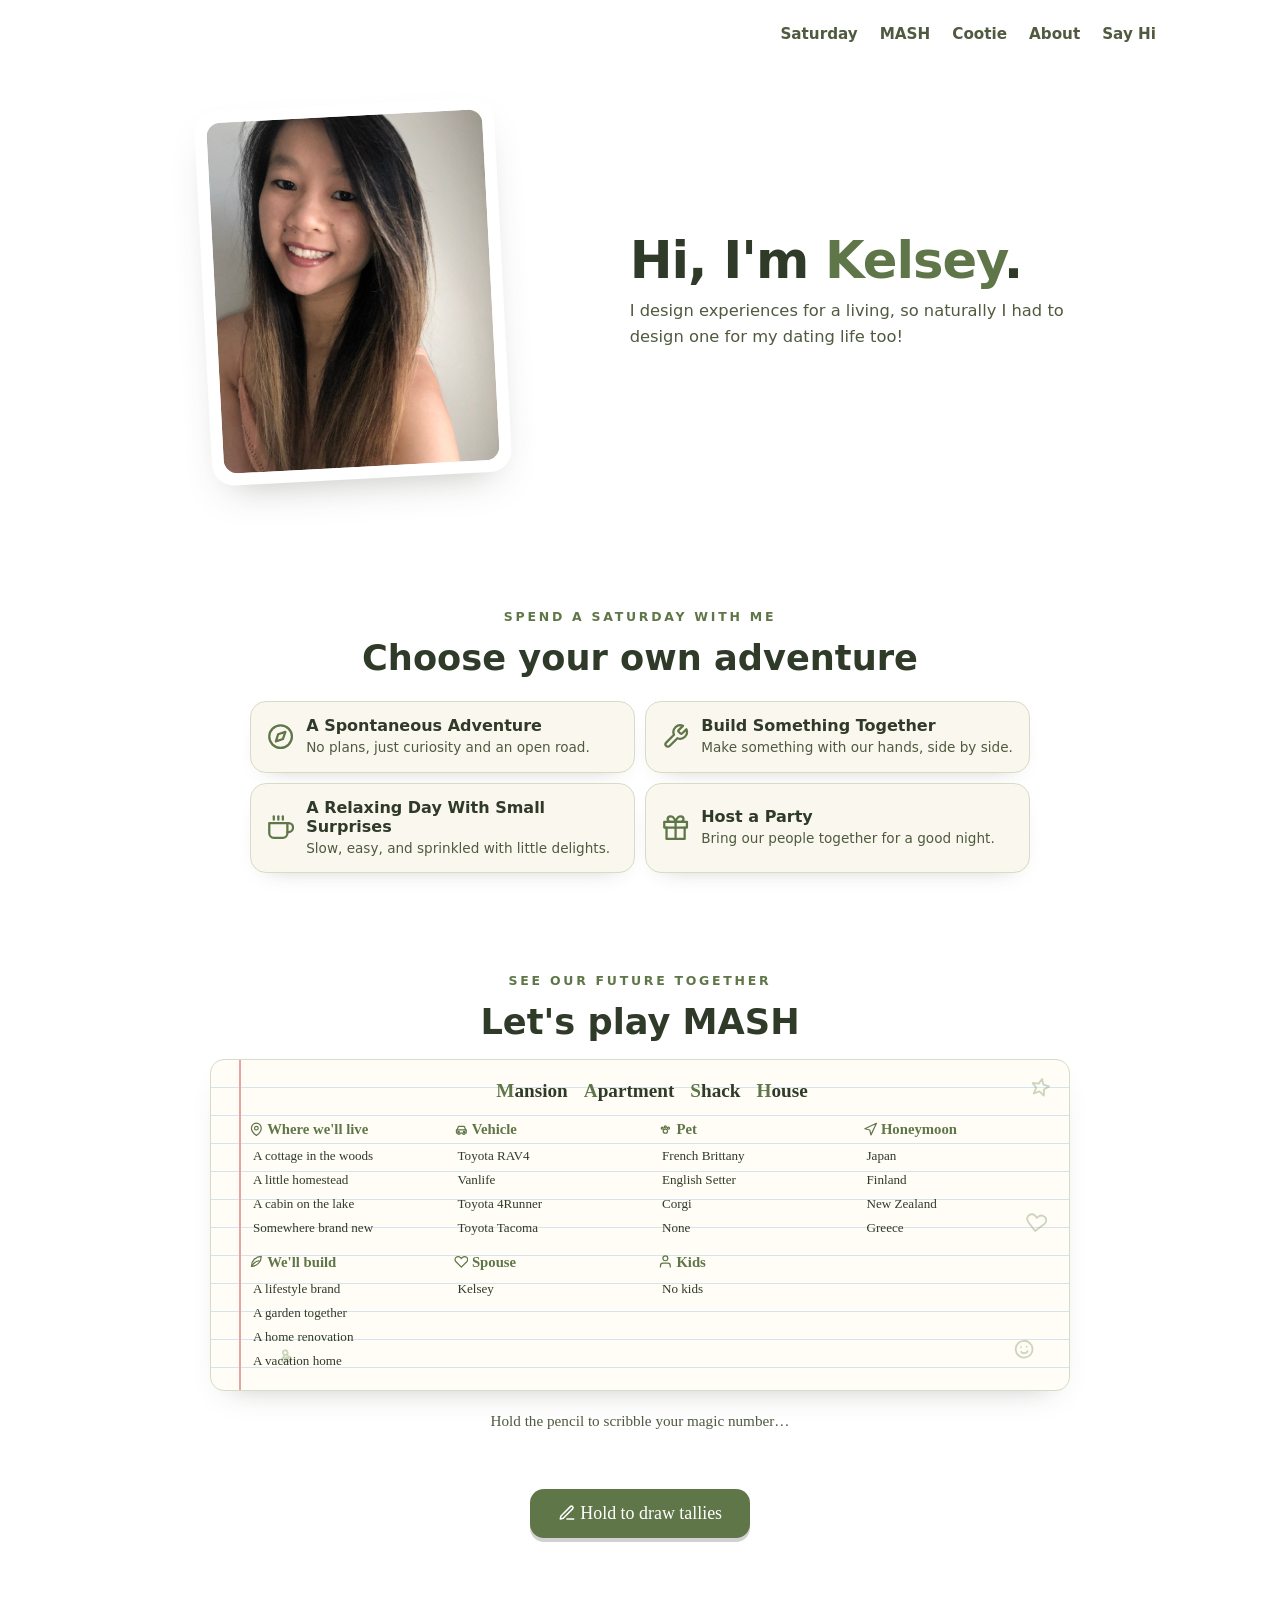
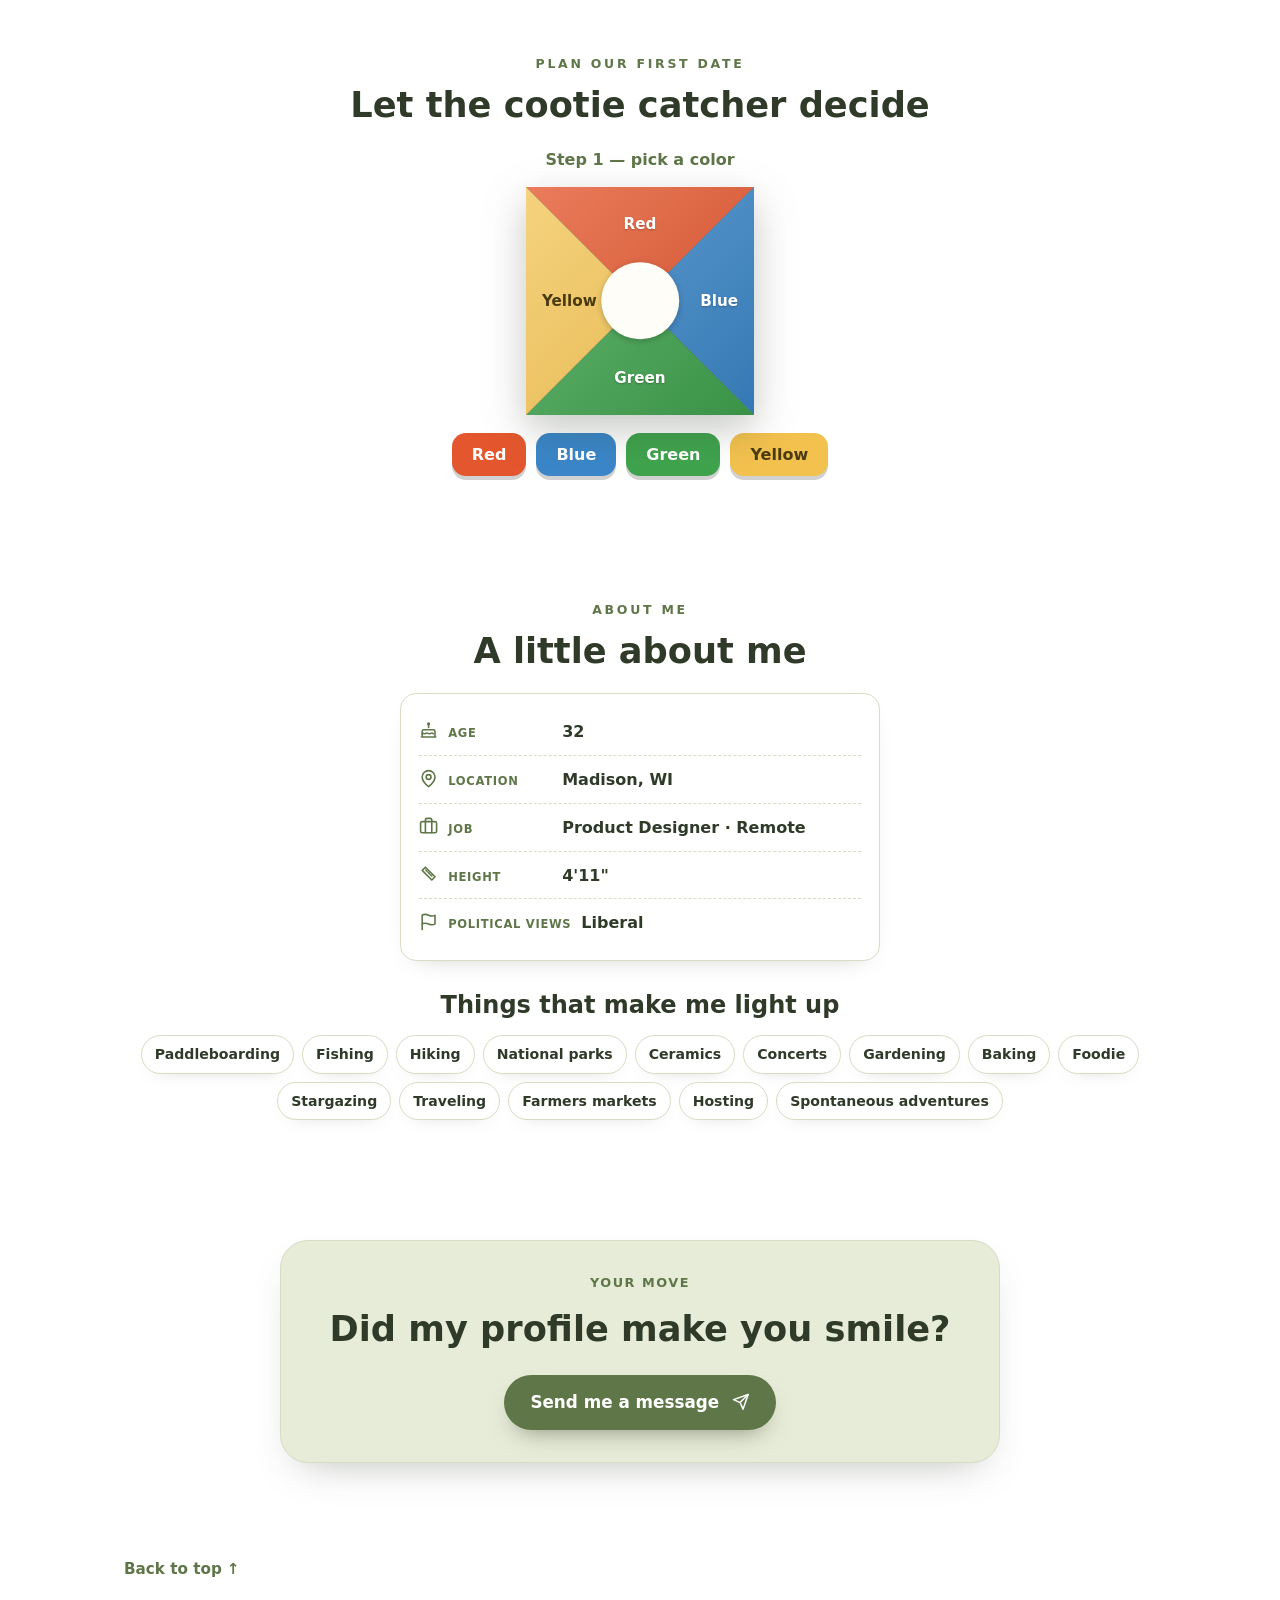
==== index.html @ 2983c140 "Replace all emojis with inline line icons Add a small inline SVG icon set (Untitled-UI / Feather lin" ====
<!DOCTYPE html>
<html lang="en">
<head>
  <meta charset="UTF-8" />
  <meta name="viewport" content="width=device-width, initial-scale=1.0" />
  <title>Kelsey &middot; Finds Love</title>
  <meta name="description" content="Hi, I'm Kelsey — a little about the life I've built, what I love, and the kind of person I'm hoping to find." />
  <link rel="preconnect" href="https://fonts.googleapis.com" />
  <link rel="stylesheet" href="css/styles.css" />
  <link rel="icon" href="data:image/svg+xml,%3Csvg xmlns='http://www.w3.org/2000/svg' viewBox='0 0 100 100'%3E%3Ctext y='.9em' font-size='90'%3E%F0%9F%92%9A%3C/text%3E%3C/svg%3E" />
</head>
<body>
  <!-- Hero -->
  <header class="hero" id="top">
    <nav class="nav">
      <div class="nav-links">
        <a href="#adventure">Saturday</a>
        <a href="#mash">MASH</a>
        <a href="#cootie">Cootie</a>
        <a href="#about">About</a>
        <a href="#say-hi">Say Hi</a>
      </div>
    </nav>

    <div class="hero-inner">
      <div class="hero-photo">
        <div class="photo-frame">
          <img src="images/hero.jpg" alt="Kelsey" />
        </div>
      </div>
      <div class="hero-text">
        <h1>Hi, I'm <span class="accent">Kelsey</span>.</h1>
        <p class="tagline">I design experiences for a living, so naturally I had to design one for my dating life too!</p>
      </div>
    </div>
  </header>

  <main>
    <!-- Spend a day with me (choose your own adventure) -->
    <section class="section" id="adventure">
      <div class="section-head">
        <span class="kicker">Spend a Saturday with me</span>
        <h2>Choose your own adventure</h2>
      </div>
      <div class="adv" id="adventure-app"></div>
    </section>

    <!-- MASH game -->
    <section class="section" id="mash">
      <div class="section-head">
        <span class="kicker">see our future together</span>
        <h2>Let's play MASH</h2>
      </div>
      <div class="mash" id="mash-app">
        <div class="mash-board"></div>
        <div class="mash-controls" id="mash-controls"></div>
        <div class="mash-future" id="mash-future" hidden></div>
      </div>
    </section>

    <!-- Cootie catcher (paper fortune teller) -->
    <section class="section" id="cootie">
      <div class="section-head">
        <span class="kicker">plan our first date</span>
        <h2>Let the cootie catcher decide</h2>
      </div>
      <div class="cc" id="cootie-app">
        <p class="cc-step" id="cc-step">Step 1 — pick a color</p>
        <div class="cc-stage">
          <div class="catcher" id="cc-catcher" aria-hidden="true">
            <div class="cc-flap cc-top"><span>Red</span></div>
            <div class="cc-flap cc-right"><span>Blue</span></div>
            <div class="cc-flap cc-bottom"><span>Green</span></div>
            <div class="cc-flap cc-left"><span>Yellow</span></div>
            <div class="cc-center" id="cc-center"></div>
          </div>
        </div>
        <div class="cc-controls" id="cc-controls"></div>
        <div class="cc-reveal" id="cc-reveal" hidden></div>
      </div>
    </section>

    <!-- About me (facts, interests, map) -->
    <section class="section" id="about">
      <div class="section-head">
        <span class="kicker">about me</span>
        <h2>A little about me</h2>
      </div>

      <div class="about-facts">
        <div class="fact"><span class="fact-emoji"><svg class="ico" viewBox="0 0 24 24" fill="none" stroke="currentColor" stroke-width="2" stroke-linecap="round" stroke-linejoin="round" aria-hidden="true"><path d="M3 20h18M4 20v-7a2 2 0 0 1 2-2h12a2 2 0 0 1 2 2v7"/><path d="M4 15c1.5 0 1.5 1 3 1s1.5-1 3-1 1.5 1 3 1 1.5-1 3-1 1.5 1 2 1"/><path d="M12 8V5"/><circle cx="12" cy="3.5" r="1"/></svg></span><span class="fact-k">Age</span><span class="fact-v">32</span></div>
        <div class="fact"><span class="fact-emoji"><svg class="ico" viewBox="0 0 24 24" fill="none" stroke="currentColor" stroke-width="2" stroke-linecap="round" stroke-linejoin="round" aria-hidden="true"><path d="M20 10c0 6-8 12-8 12s-8-6-8-12a8 8 0 0 1 16 0z"/><circle cx="12" cy="10" r="3"/></svg></span><span class="fact-k">Location</span><span class="fact-v">Madison, WI</span></div>
        <div class="fact"><span class="fact-emoji"><svg class="ico" viewBox="0 0 24 24" fill="none" stroke="currentColor" stroke-width="2" stroke-linecap="round" stroke-linejoin="round" aria-hidden="true"><rect x="2" y="7" width="20" height="14" rx="2"/><path d="M16 21V5a2 2 0 0 0-2-2h-4a2 2 0 0 0-2 2v16"/></svg></span><span class="fact-k">Job</span><span class="fact-v">Product Designer · Remote</span></div>
        <div class="fact"><span class="fact-emoji"><svg class="ico" viewBox="0 0 24 24" fill="none" stroke="currentColor" stroke-width="2" stroke-linecap="round" stroke-linejoin="round" aria-hidden="true"><path d="M4 8l4-4 12 12-4 4z"/><path d="M8.5 7.5l1.5 1.5M11.5 10.5l1.5 1.5M14.5 13.5l1.5 1.5"/></svg></span><span class="fact-k">Height</span><span class="fact-v">4'11"</span></div>
        <div class="fact"><span class="fact-emoji"><svg class="ico" viewBox="0 0 24 24" fill="none" stroke="currentColor" stroke-width="2" stroke-linecap="round" stroke-linejoin="round" aria-hidden="true"><path d="M4 15s1-1 4-1 5 2 8 2 4-1 4-1V4s-1 1-4 1-5-2-8-2-4 1-4 1z"/><line x1="4" y1="22" x2="4" y2="15"/></svg></span><span class="fact-k">Political views</span><span class="fact-v">Liberal</span></div>
      </div>

      <h3 class="subhead">Things that make me light up</h3>
      <ul class="chips">
        <li>Paddleboarding</li>
        <li>Fishing</li>
        <li>Hiking</li>
        <li>National parks</li>
        <li>Ceramics</li>
        <li>Concerts</li>
        <li>Gardening</li>
        <li>Baking</li>
        <li>Foodie</li>
        <li>Stargazing</li>
        <li>Traveling</li>
        <li>Farmers markets</li>
        <li>Hosting</li>
        <li>Spontaneous adventures</li>
      </ul>
    </section>

    <!-- Say hi -->
    <section class="section contact" id="say-hi">
      <div class="contact-card">
        <p class="eyebrow">your move</p>
        <h2>Did my profile make you smile?</h2>
        <a class="btn btn-primary btn-lg" href="mailto:ksepintens@gmail.com?subject=Hi%20Kelsey%20%F0%9F%91%8B">Send me a message <svg class="btn-icon" viewBox="0 0 24 24" fill="none" stroke="currentColor" stroke-width="2" stroke-linecap="round" stroke-linejoin="round" aria-hidden="true"><path d="M22 2 11 13"></path><path d="M22 2 15 22l-4-9-9-4 20-7z"></path></svg></a>
      </div>
    </section>
  </main>

  <footer class="footer">
    <a href="#top" class="to-top">Back to top ↑</a>
  </footer>

  <script src="js/main.js"></script>
</body>
</html>
---- css/styles.css ----
/* ============================================================
   Kelsey · Finds Love — styles
   Solid sage green, no gradients. Tweak via the variables below.
   ============================================================ */

:root {
  --sage:      #9caf88;  /* solid sage green — primary */
  --sage-dk:   #5f7648;  /* deep sage — buttons, accents */
  --bg:        #ffffff;  /* page background */
  --forest:    #2f3a29;  /* headings */
  --forest-sf: #4f5a3f;  /* soft body text */
  --card:      #ffffff;
  --card-alt:  #e7ecd8;  /* contact card */
  --line:      #d7dcc4;
  --brick:     #b5613f;  /* "not for me" marker */
  --leaf:      #3f6a33;  /* "green flag" marker */
  --ink:       #2b2f26;
  --shadow:    0 18px 40px -20px rgba(47, 58, 41, 0.35);
  --radius:    22px;
  --maxw:      1080px;
  --font: "Segoe UI", system-ui, -apple-system, "Helvetica Neue", Arial, sans-serif;
}

* { box-sizing: border-box; margin: 0; padding: 0; }

html { scroll-behavior: smooth; }

body {
  font-family: var(--font);
  color: var(--ink);
  background: var(--bg);
  line-height: 1.6;
  overflow-x: hidden;
}

/* ---------- layout helpers ---------- */
.section {
  position: relative; z-index: 1;
  max-width: var(--maxw);
  margin: 0 auto;
  padding: 36px 20px;
}
.section-head { text-align: center; margin-bottom: 22px; }
.kicker {
  display: inline-block;
  font-size: .78rem; letter-spacing: .22em; text-transform: uppercase;
  color: var(--sage-dk); font-weight: 700; margin-bottom: 10px;
}
h2 { font-size: clamp(1.6rem, 5vw, 2.2rem); color: var(--forest); line-height: 1.18; }
.section-sub { color: var(--forest-sf); margin-top: 12px; }
.subhead { text-align: center; font-size: clamp(1.2rem, 3.6vw, 1.5rem); color: var(--forest); line-height: 1.18; margin: 30px 0 16px; }
.about-facts { max-width: 480px; margin: 0 auto; background: var(--card); border: 1px solid var(--line); border-radius: 16px; padding: 14px 18px; box-shadow: 0 10px 24px -18px rgba(47,58,41,.4); display: flex; flex-direction: column; }
.fact { display: flex; align-items: baseline; gap: 10px; padding: 8px 0; }
.fact:not(:last-child) { border-bottom: 1px dashed var(--line); }
.fact-emoji { font-size: 1.2rem; flex-shrink: 0; }
.fact-k { color: var(--sage-dk); font-weight: 700; font-size: .72rem; text-transform: uppercase; letter-spacing: .06em; min-width: 104px; flex-shrink: 0; }
.fact-v { color: var(--forest); font-weight: 600; }
.section-sub code, .about-grid code {
  background: var(--card); padding: 2px 7px; border-radius: 6px; border: 1px solid var(--line);
  font-size: .85em;
}

/* ---------- nav ---------- */
.nav {
  max-width: var(--maxw); margin: 0 auto;
  display: flex; align-items: center; justify-content: flex-end;
  padding: 22px 24px;
}
.nav-links { display: flex; flex-wrap: wrap; justify-content: flex-end; gap: 14px 22px; }
.nav-links a {
  color: var(--forest-sf); text-decoration: none; font-weight: 600; font-size: .95rem;
  transition: color .2s;
}
.nav-links a:hover { color: var(--sage-dk); }

/* ---------- hero ---------- */
.hero { position: relative; z-index: 1; }
.hero-inner {
  max-width: var(--maxw); margin: 0 auto;
  padding: 16px 20px 24px;
  display: grid; grid-template-columns: 1fr; gap: 18px; align-items: center; text-align: center;
}
.eyebrow {
  color: var(--sage-dk); font-weight: 700; letter-spacing: .12em;
  text-transform: uppercase; font-size: .8rem; margin-bottom: 14px;
}
.hero-text h1 {
  font-size: clamp(1.9rem, 7vw, 3.2rem); line-height: 1.05; color: var(--forest);
  letter-spacing: -.02em; margin-bottom: 10px;
}
.accent { color: var(--sage-dk); }
.tagline { font-size: 1.02rem; color: var(--forest-sf); max-width: 46ch; margin: 0 auto; }
.hero-photo { max-width: 180px; margin: 0 auto; order: -1; }
.hero-cta { display: flex; gap: 14px; flex-wrap: wrap; }

.photo-frame {
  aspect-ratio: 4 / 5; border-radius: var(--radius);
  padding: 12px; background: var(--card); box-shadow: var(--shadow);
  transform: rotate(-3deg); transition: transform .4s ease;
}
.photo-frame:hover { transform: rotate(0deg) scale(1.02); }
.photo-frame img { width: 100%; height: 100%; object-fit: cover; border-radius: 14px; display: block; }
.photo-placeholder {
  width: 100%; height: 100%; border-radius: 14px;
  background: var(--sage);
  display: grid; place-content: center; text-align: center;
  font-size: 3rem; color: var(--sage-dk);
}
.photo-placeholder span { display: block; font-size: .95rem; margin-top: 8px; letter-spacing: .04em; }

/* ---------- buttons ---------- */
.btn {
  display: inline-block; padding: 13px 26px; border-radius: 999px;
  font-weight: 700; text-decoration: none; font-size: 1rem;
  transition: transform .15s ease, box-shadow .2s ease; cursor: pointer;
}
.btn-primary {
  color: #fff; background: var(--sage-dk);
  box-shadow: 0 12px 24px -12px rgba(47, 58, 41, .55);
}
.btn-primary:hover { transform: translateY(-2px); box-shadow: 0 18px 30px -14px rgba(47, 58, 41, .6); }
.btn-ghost { color: var(--forest); background: var(--card); border: 1px solid var(--line); }
.btn-ghost:hover { transform: translateY(-2px); }
.btn-lg { padding: 14px 26px; font-size: 1.05rem; }
.btn-icon { width: 1.05em; height: 1.05em; vertical-align: -0.16em; margin-left: 7px; display: inline-block; }
.ico { width: 1em; height: 1em; display: inline-block; vertical-align: -0.14em; }
.fact-emoji { color: var(--sage-dk); }
.adv-card-icon, .adv-choice-icon, .adv-summary-badge { color: var(--sage-dk); }
.cc-card-emoji { color: var(--sage-dk); }
.mash-doodle { color: var(--sage); }
.mash-cat h4 .ico, .mash-future-list .fi { color: var(--sage-dk); }
.adv-summary h3 .ico, .mash-future-card h3 .ico { color: var(--sage-dk); vertical-align: -0.12em; }
.mash-hold .ico, .mash-future-card h3 .ico { vertical-align: -0.16em; }

/* ---------- about ---------- */
.about-grid {
  display: grid; grid-template-columns: 1fr 1fr; gap: 34px;
  max-width: 900px; margin: 0 auto;
}
.about-grid .lead { font-size: 1.25rem; color: var(--forest); font-weight: 500; }
.about-grid p { color: var(--forest-sf); }

/* ---------- cards ---------- */
.cards {
  display: grid; grid-template-columns: repeat(3, 1fr); gap: 18px;
}
.card {
  background: var(--card); border: 1px solid var(--line); border-radius: 18px;
  padding: 24px; text-align: center; box-shadow: 0 10px 24px -18px rgba(47,58,41,.4);
  transition: transform .2s ease;
}
.card:hover { transform: translateY(-4px); }
.card-emoji { font-size: 1.9rem; }
.card h3 { color: var(--sage-dk); font-size: .82rem; text-transform: uppercase; letter-spacing: .1em; margin: 10px 0 4px; }
.card p { color: var(--forest); font-weight: 600; }

/* ---------- chips ---------- */
.chips { list-style: none; display: flex; flex-wrap: wrap; gap: 8px; justify-content: center; }
.chips li {
  background: var(--card); border: 1px solid var(--line); color: var(--forest);
  padding: 7px 13px; border-radius: 999px; font-weight: 600; font-size: .88rem;
  box-shadow: 0 8px 18px -16px rgba(47,58,41,.5); transition: transform .15s, background .2s, color .2s, border-color .2s;
}
.chips li:hover { transform: translateY(-3px); background: var(--sage); color: #fff; border-color: var(--sage); }

/* ---------- ceramics ---------- */
.pieces { display: grid; grid-template-columns: repeat(4, 1fr); gap: 16px; }
.piece { margin: 0; text-align: center; }
.piece-photo {
  aspect-ratio: 1 / 1; border-radius: 18px; box-shadow: var(--shadow);
  display: grid; place-content: center; font-size: 2.4rem;
  transform: rotate(-2deg); transition: transform .3s ease;
}
.piece:nth-child(even) .piece-photo { transform: rotate(2deg); }
.piece:hover .piece-photo { transform: rotate(0deg) scale(1.04); }
.piece-photo.clay1 { background: #9caf88; }
.piece-photo.clay2 { background: #8ba377; }
.piece-photo.clay3 { background: #aeb894; }
.piece-photo.clay4 { background: #7e9468; }
.piece figcaption { margin-top: 12px; }
.piece figcaption strong { display: block; color: var(--forest); font-size: 1rem; }
.piece figcaption span { color: var(--forest-sf); font-size: .88rem; }

/* ---------- on the map ---------- */
.map-card { max-width: 940px; margin: 0 auto; background: var(--card); border: 1px solid var(--line); border-radius: 24px; padding: 26px; box-shadow: var(--shadow); }
.us-map { width: 100%; height: auto; display: block; }
.us-map circle { transition: transform .15s ease; transform-box: fill-box; transform-origin: center; }
.us-map circle:hover { transform: scale(1.35); }
.map-legend { display: flex; gap: 22px; justify-content: center; margin-top: 18px; flex-wrap: wrap; }
.legend-item { display: inline-flex; align-items: center; gap: 8px; color: var(--forest-sf); font-weight: 600; font-size: .9rem; }
.legend-item::before { content: ""; width: 14px; height: 14px; border-radius: 50%; }
.legend-lived::before { background: #3f5f2e; }
.legend-park::before { background: #6f8f5a; }
.map-lists { display: grid; grid-template-columns: 1fr 1fr; gap: 24px; margin-top: 24px; padding-top: 22px; border-top: 1px solid var(--line); }
.map-lists h3 { color: var(--forest); font-size: 1rem; margin-bottom: 12px; }
.map-chips { list-style: none; display: flex; flex-wrap: wrap; gap: 8px; }
.map-chips li { background: #f3f6ec; border: 1px solid var(--line); color: var(--forest); padding: 6px 12px; border-radius: 999px; font-size: .88rem; font-weight: 600; }

/* ---------- spend a day with me (choose your own adventure) ---------- */
.adv { --adv-cream: #faf7ee; --adv-gold: #e0a83e; max-width: 780px; margin: 0 auto; }
.adv-screen { animation: advIn .42s ease; }
@keyframes advIn { from { opacity: 0; transform: translateY(14px); } to { opacity: 1; transform: none; } }
.adv-lead { text-align: center; color: var(--forest-sf); font-size: 1.05rem; max-width: 46ch; margin: 0 auto 26px; }
.adv-cards { display: grid; grid-template-columns: 1fr; gap: 10px; }
.adv-card { text-align: left; background: var(--adv-cream); border: 1px solid var(--line); border-radius: 16px; padding: 14px 16px; cursor: pointer; font-family: inherit; display: flex; gap: 12px; align-items: center; min-height: 44px; box-shadow: 0 10px 24px -18px rgba(47,58,41,.4); transition: transform .18s, box-shadow .2s, border-color .2s; }
.adv-card:hover { transform: translateY(-5px); border-color: var(--sage); box-shadow: 0 20px 36px -20px rgba(47,58,41,.5); }
.adv-card:focus-visible { outline: 2px solid var(--sage-dk); outline-offset: 2px; }
.adv-card-icon { font-size: 1.7rem; line-height: 1; flex-shrink: 0; }
.adv-card h3 { color: var(--forest); font-size: 1rem; margin-bottom: 3px; }
.adv-card p { color: var(--forest-sf); font-size: .85rem; line-height: 1.45; }
.adv-step-label { text-align: center; color: var(--forest-sf); font-size: .8rem; font-weight: 700; letter-spacing: .04em; text-transform: uppercase; margin-bottom: 6px; }
.adv-progress { display: flex; align-items: center; justify-content: center; gap: 8px; margin-bottom: 14px; }
.adv-dot { width: 10px; height: 10px; border-radius: 50%; background: var(--line); transition: background .3s, transform .3s; }
.adv-dot.done { background: var(--sage); }
.adv-dot.current { background: var(--adv-gold); transform: scale(1.35); }
.adv-back { display: inline-flex; align-items: center; gap: 6px; background: none; border: none; color: var(--sage-dk); font-weight: 700; cursor: pointer; font-family: inherit; font-size: .9rem; margin-bottom: 12px; }
.adv-back:hover { text-decoration: underline; }
.adv-intro { text-align: center; color: var(--forest-sf); font-style: italic; margin-bottom: 6px; }
.adv-q { text-align: center; color: var(--forest); font-size: 1.18rem; font-weight: 700; margin-bottom: 16px; }
.adv-choices { display: grid; grid-template-columns: 1fr; gap: 8px; }
.adv-choice { display: flex; align-items: center; gap: 11px; text-align: left; background: #fff; border: 1px solid var(--line); border-radius: 14px; padding: 12px 14px; cursor: pointer; font-family: inherit; font-weight: 600; color: var(--forest); font-size: .95rem; min-height: 44px; transition: transform .15s, border-color .15s, background .15s, box-shadow .2s; }
.adv-choice:hover { transform: translateY(-3px); border-color: var(--sage); background: #f3f6ec; box-shadow: 0 12px 24px -18px rgba(47,58,41,.5); }
.adv-choice:focus-visible { outline: 2px solid var(--sage-dk); outline-offset: 2px; }
.adv-choice-icon { font-size: 1.35rem; flex-shrink: 0; }
.adv-summary { text-align: center; }
.adv-summary-badge { font-size: 2rem; }
.adv-summary h3 { color: var(--forest); font-size: 1.3rem; margin: 6px 0 12px; }
.adv-story { background: var(--adv-cream); border: 1px solid var(--line); border-radius: 16px; padding: 18px; color: var(--forest); font-size: 1.02rem; line-height: 1.6; box-shadow: var(--shadow); }
.adv-tags { display: flex; flex-wrap: wrap; gap: 8px; justify-content: center; margin-top: 20px; }
.adv-tag { background: #f3f6ec; border: 1px solid var(--line); border-radius: 999px; padding: 6px 12px; font-size: .85rem; font-weight: 600; color: var(--sage-dk); }
.adv-actions { display: flex; gap: 10px; justify-content: center; margin-top: 20px; flex-wrap: wrap; }
.adv-btn { padding: 12px 22px; min-height: 44px; border-radius: 999px; border: 1px solid var(--line); background: #fff; color: var(--forest); font-weight: 700; cursor: pointer; font-family: inherit; text-decoration: none; display: inline-block; transition: transform .15s, background .15s, border-color .15s; }
.adv-btn:hover { transform: translateY(-2px); border-color: var(--sage); }
.adv-btn:focus-visible { outline: 2px solid var(--sage-dk); outline-offset: 2px; }
.adv-btn-primary { background: var(--sage-dk); color: #fff; border-color: var(--sage-dk); }
.adv-btn-primary:hover { background: #4f6338; border-color: #4f6338; }
@media (min-width: 600px) { .adv-cards, .adv-choices { grid-template-columns: 1fr 1fr; } }

/* ---------- MASH game ---------- */
#mash { padding-top: 34px; padding-bottom: 34px; }
#mash .section-head { margin-bottom: 16px; }
.mash-board[hidden], .mash-controls[hidden] { display: none; }
.mash { --mash-hand: "Segoe Script", "Bradley Hand", "Snell Roundhand", "Comic Sans MS", cursive; --mash-paper: #fffdf6; position: relative; max-width: 860px; margin: 0 auto; }
.mash-board { position: relative; background-color: var(--mash-paper); background-image: repeating-linear-gradient(transparent, transparent 27px, #d5e4f0 27px, #d5e4f0 28px); border: 1px solid var(--line); border-radius: 14px; padding: 16px 14px 18px 38px; box-shadow: 0 14px 30px -20px rgba(47,58,41,.35); overflow: hidden; }
.mash-board::before { content: ""; position: absolute; top: 0; bottom: 0; left: 28px; width: 2px; background: #e6a3a3; }
.mash-doodle { position: absolute; font-size: 1.4rem; opacity: .5; pointer-events: none; z-index: 1; }
.mash-title { position: relative; z-index: 2; display: flex; flex-wrap: wrap; gap: 4px 16px; justify-content: center; margin-bottom: 12px; }
.mash-letter { font-family: var(--mash-hand); font-size: 1.2rem; font-weight: 700; color: var(--forest); position: relative; }
.mash-letter b { color: var(--sage-dk); }
.mash-cats { position: relative; z-index: 2; display: grid; grid-template-columns: repeat(2, 1fr); gap: 12px 12px; }
.mash-cat h4 { font-family: var(--mash-hand); font-size: .92rem; color: var(--sage-dk); margin-bottom: 2px; }
.mash-opts { list-style: none; display: flex; flex-direction: column; gap: 1px; }
.mash-opt { position: relative; width: fit-content; padding: 1px 4px; color: var(--forest); font-size: .82rem; font-family: var(--mash-hand); transition: opacity .3s; }
.mash-item.crossed { opacity: .4; }
.mash-item.crossed::before, .mash-item.crossed::after { content: ""; position: absolute; left: 0; top: 50%; width: 100%; height: 2.5px; background: #c0392b; border-radius: 2px; transform-origin: left center; }
.mash-item.crossed::before { --r: -11deg; transform: translateY(-50%) rotate(var(--r)) scaleX(0); animation: mashX .26s ease forwards; }
.mash-item.crossed::after { --r: 9deg; transform: translateY(-50%) rotate(var(--r)) scaleX(0); animation: mashX .26s ease .1s forwards; }
@keyframes mashX { to { transform: translateY(-50%) rotate(var(--r)) scaleX(1); } }
.mash-item.mash-winner { color: var(--sage-dk); font-weight: 700; }
.mash-item.mash-winner::after { content: ""; position: absolute; inset: -5px -9px; border: 2.5px solid var(--sage); border-radius: 60% 40% 55% 45% / 52% 56% 44% 48%; transform: rotate(-2deg); animation: mashPop .45s cubic-bezier(.34,1.6,.5,1); pointer-events: none; }
@keyframes mashPop { from { opacity: 0; transform: rotate(-2deg) scale(.55); } to { opacity: 1; transform: rotate(-2deg) scale(1); } }
.mash-controls { text-align: center; margin-top: 18px; }
.mash-hint { font-family: var(--mash-hand); color: var(--forest-sf); font-size: .95rem; margin-bottom: 8px; }
.mash-tally { min-height: 38px; display: flex; gap: 16px; justify-content: center; align-items: center; margin-bottom: 10px; flex-wrap: wrap; }
.mash-group { position: relative; display: inline-flex; gap: 5px; padding: 0 3px; }
.mash-mark { width: 3px; height: 28px; background: var(--forest); border-radius: 2px; animation: mashMarkIn .12s ease; }
.mash-slash { position: absolute; left: -5px; right: -5px; top: 50%; height: 3px; background: var(--forest); border-radius: 2px; transform: translateY(-50%) rotate(-20deg); animation: mashMarkIn .12s ease; }
@keyframes mashMarkIn { from { opacity: 0; transform: scaleY(.2); } }
.mash-hold { font-family: var(--mash-hand); font-size: 1.12rem; background: var(--sage-dk); color: #fff; border: none; border-radius: 14px; padding: 14px 28px; cursor: pointer; box-shadow: 0 4px 0 rgba(0,0,0,.18); user-select: none; touch-action: none; transition: transform .1s, box-shadow .1s, background .1s; }
.mash-hold.holding { transform: translateY(3px); box-shadow: 0 1px 0 rgba(0,0,0,.18); background: #4f6338; }
.mash-hold:disabled { opacity: .5; cursor: default; }
.mash-hold:focus-visible { outline: 3px solid var(--forest); outline-offset: 2px; }
.mash-num-out { font-family: var(--mash-hand); font-size: 1.55rem; color: var(--sage-dk); font-weight: 800; margin-top: 8px; animation: mashPop .5s cubic-bezier(.34,1.6,.5,1); }
.mash-future { display: flex; justify-content: center; margin-top: 18px; }
.mash-future-card { position: relative; background: var(--mash-paper); border: 1px solid var(--line); border-radius: 18px; padding: 22px 20px; max-width: 440px; width: 100%; box-shadow: 0 18px 40px -18px rgba(47,58,41,.45); animation: ccUnfold .55s cubic-bezier(.34,1.5,.5,1); text-align: center; }
.mash-future-card h3 { font-family: var(--mash-hand); font-size: 1.5rem; color: var(--forest); margin-bottom: 16px; }
.mash-future-list { list-style: none; display: flex; flex-direction: column; gap: 11px; text-align: left; }
.mash-future-list li { display: flex; gap: 10px; align-items: baseline; color: var(--forest); font-size: .96rem; opacity: 0; transform: translateY(8px); animation: mashLine .45s ease forwards; }
.mash-future-list .fi { font-size: 1.25rem; flex-shrink: 0; }
.mash-future-list .fk { color: var(--forest-sf); font-size: .92rem; }
.mash-future-list b { color: var(--forest); }
@keyframes mashLine { to { opacity: 1; transform: none; } }
.mash-play { margin-top: 26px; font-family: var(--mash-hand); font-size: 1.12rem; background: var(--sage-dk); color: #fff; border: none; border-radius: 999px; padding: 13px 28px; cursor: pointer; box-shadow: 0 4px 0 rgba(0,0,0,.18); transition: transform .1s, box-shadow .1s; }
.mash-play:hover { transform: translateY(-1px); }
.mash-play:active { transform: translateY(3px); box-shadow: 0 1px 0 rgba(0,0,0,.18); }
.mash-play:focus-visible { outline: 3px solid var(--forest); outline-offset: 2px; }
.mash-confetti-piece { position: absolute; top: -20px; width: 9px; height: 14px; border-radius: 2px; z-index: 20; pointer-events: none; animation: confettiFall linear forwards; }
@keyframes confettiFall { to { transform: translateY(115vh) rotate(680deg); } }
@media (min-width: 720px) { .mash-cats { grid-template-columns: repeat(4, 1fr); } }

/* ---------- cootie catcher (paper fortune teller) ---------- */
.cc { --cc-font: "Comic Sans MS", "Chalkboard SE", "Comic Neue", "Segoe Print", system-ui, sans-serif; --cc-red: #e4572e; --cc-blue: #3a86c8; --cc-green: #3fa34d; --cc-yellow: #f2c14e; max-width: 520px; margin: 0 auto; text-align: center; }
.cc-step { font-family: var(--cc-font); font-weight: 700; color: var(--sage-dk); font-size: 1rem; margin-bottom: 14px; }
.cc-stage { display: flex; justify-content: center; }
.cc-stage[hidden], .cc-reveal[hidden] { display: none; }
.catcher { position: relative; width: min(228px, 62vw); aspect-ratio: 1; filter: drop-shadow(0 14px 20px rgba(47,58,41,.28)); }
.cc-flap { position: absolute; inset: 0; transition: transform .34s cubic-bezier(.34,1.45,.5,1); }
.cc-flap span { position: absolute; font-family: var(--cc-font); font-weight: 700; font-size: .95rem; color: #fff; text-shadow: 0 1px 2px rgba(0,0,0,.25); }
.cc-top { clip-path: polygon(0 0, 100% 0, 50% 50%); background: linear-gradient(135deg, rgba(255,255,255,.22), rgba(0,0,0,.10)), var(--cc-red); }
.cc-right { clip-path: polygon(100% 0, 100% 100%, 50% 50%); background: linear-gradient(135deg, rgba(255,255,255,.22), rgba(0,0,0,.10)), var(--cc-blue); }
.cc-bottom { clip-path: polygon(100% 100%, 0 100%, 50% 50%); background: linear-gradient(135deg, rgba(255,255,255,.22), rgba(0,0,0,.10)), var(--cc-green); }
.cc-left { clip-path: polygon(0 100%, 0 0, 50% 50%); background: linear-gradient(135deg, rgba(255,255,255,.28), rgba(0,0,0,.06)), var(--cc-yellow); }
.cc-left span { color: #4a3b12; text-shadow: none; }
.cc-top span { top: 11%; left: 50%; transform: translateX(-50%); }
.cc-right span { right: 7%; top: 50%; transform: translateY(-50%); }
.cc-bottom span { bottom: 11%; left: 50%; transform: translateX(-50%); }
.cc-left span { left: 7%; top: 50%; transform: translateY(-50%); }
.catcher::after { content: ""; position: absolute; inset: 0; pointer-events: none; z-index: 3; background: linear-gradient(45deg, transparent calc(50% - 1px), rgba(0,0,0,.12) 50%, transparent calc(50% + 1px)), linear-gradient(-45deg, transparent calc(50% - 1px), rgba(0,0,0,.12) 50%, transparent calc(50% + 1px)); }
.cc-center { position: absolute; top: 50%; left: 50%; transform: translate(-50%, -50%); width: 34%; height: 34%; border-radius: 50%; background: #fffdf7; display: grid; place-content: center; font-family: var(--cc-font); font-weight: 800; font-size: 1.5rem; color: var(--forest); box-shadow: 0 2px 6px rgba(0,0,0,.22); z-index: 5; transition: transform .3s cubic-bezier(.34,1.45,.5,1); }
.catcher.pinch-h .cc-left { transform: translateX(-26%) scaleX(.92); }
.catcher.pinch-h .cc-right { transform: translateX(26%) scaleX(.92); }
.catcher.pinch-h .cc-top { transform: translateY(-9%); }
.catcher.pinch-h .cc-bottom { transform: translateY(9%); }
.catcher.pinch-v .cc-top { transform: translateY(-26%) scaleY(.92); }
.catcher.pinch-v .cc-bottom { transform: translateY(26%) scaleY(.92); }
.catcher.pinch-v .cc-left { transform: translateX(-9%); }
.catcher.pinch-v .cc-right { transform: translateX(9%); }
.catcher.pinch-h .cc-center, .catcher.pinch-v .cc-center { transform: translate(-50%, -50%) scale(1.18); }
.cc-controls { display: flex; flex-wrap: wrap; gap: 10px; justify-content: center; margin-top: 18px; }
.cc-btn { font-family: var(--cc-font); font-weight: 700; border: none; border-radius: 14px; padding: 12px 20px; cursor: pointer; font-size: 1rem; color: #fff; box-shadow: 0 4px 0 rgba(0,0,0,.18); transition: transform .1s, box-shadow .1s, opacity .15s; }
.cc-btn:hover:not(:disabled) { transform: translateY(-1px); }
.cc-btn:active:not(:disabled) { transform: translateY(3px); box-shadow: 0 1px 0 rgba(0,0,0,.18); }
.cc-btn:disabled { opacity: .45; cursor: default; }
.cc-btn:focus-visible { outline: 3px solid var(--forest); outline-offset: 2px; }
.cc-red { background: var(--cc-red); }
.cc-blue { background: var(--cc-blue); }
.cc-green { background: var(--cc-green); }
.cc-yellow { background: var(--cc-yellow); color: #4a3b12; }
.cc-num { background: var(--sage-dk); min-width: 48px; }
.cc-again { background: var(--sage-dk); margin-top: 6px; }
.cc-reveal { display: flex; justify-content: center; }
.cc-card { background: #fffdf7 url("data:image/svg+xml,%3Csvg xmlns='http://www.w3.org/2000/svg' width='140' height='140'%3E%3Cfilter id='n'%3E%3CfeTurbulence type='fractalNoise' baseFrequency='0.9' numOctaves='2' stitchTiles='stitch'/%3E%3CfeColorMatrix type='saturate' values='0'/%3E%3C/filter%3E%3Crect width='100%25' height='100%25' filter='url(%23n)' opacity='0.05'/%3E%3C/svg%3E"); border: 1px solid var(--line); border-radius: 18px; padding: 24px 22px; max-width: 360px; box-shadow: 0 16px 36px -18px rgba(47,58,41,.45); animation: ccUnfold .55s cubic-bezier(.34,1.5,.5,1); }
.cc-card-emoji { font-size: 3rem; line-height: 1; }
.cc-card-title { font-family: var(--cc-font); color: var(--forest); font-size: 1.3rem; margin: 10px 0 6px; }
.cc-card-sub { color: var(--forest-sf); font-size: .92rem; margin-bottom: 18px; }
@keyframes ccUnfold { from { opacity: 0; transform: perspective(700px) rotateX(-72deg) scale(.82); transform-origin: top center; } to { opacity: 1; transform: none; } }

/* ---------- looking for ---------- */
.looking-grid { display: grid; grid-template-columns: 1fr 1fr; gap: 22px; max-width: 900px; margin: 0 auto; }
.looking-col { background: var(--card); border-radius: 20px; padding: 30px; border: 1px solid var(--line); box-shadow: var(--shadow); }
.looking-col h3 { font-size: 1.3rem; margin-bottom: 16px; color: var(--forest); }
.looking-col ul { list-style: none; }
.looking-col li { padding: 9px 0 9px 30px; position: relative; color: var(--forest-sf); border-bottom: 1px dashed var(--line); }
.looking-col li:last-child { border-bottom: 0; }
.green li::before { content: "✓"; position: absolute; left: 0; color: var(--leaf); font-weight: 800; }
.red li::before { content: "✕"; position: absolute; left: 0; color: var(--brick); font-weight: 800; }

/* ---------- contact ---------- */
.contact { text-align: center; }
.contact-card {
  background: var(--card-alt);
  border: 1px solid var(--line); border-radius: 28px;
  padding: 32px 22px; max-width: 720px; margin: 0 auto; box-shadow: var(--shadow);
}
.contact-card h2 { margin-bottom: 26px; }
.contact-sub { color: var(--forest-sf); font-size: 1.1rem; max-width: 42ch; margin: 0 auto 28px; }
.contact-fine { color: var(--forest-sf); font-size: .9rem; margin-top: 18px; }

/* ---------- footer ---------- */
.footer {
  position: relative; z-index: 1;
  max-width: var(--maxw); margin: 0 auto;
  display: flex; align-items: center; justify-content: space-between;
  padding: 34px 24px 50px; color: var(--forest-sf); font-size: .95rem;
}
.to-top { color: var(--sage-dk); text-decoration: none; font-weight: 700; }
.to-top:hover { text-decoration: underline; }

/* ---------- guess-my-answer game ---------- */
.score-pill { display: inline-flex; align-items: center; gap: 8px; background: var(--card); border: 1px solid var(--line); color: var(--sage-dk); font-weight: 700; padding: 8px 16px; border-radius: 999px; margin-top: 16px; box-shadow: 0 8px 18px -16px rgba(47,58,41,.5); }
.quiz { max-width: 720px; margin: 0 auto; display: flex; flex-direction: column; gap: 18px; }
.quiz-q { background: var(--card); border: 1px solid var(--line); border-radius: 20px; padding: 24px 26px; box-shadow: 0 10px 24px -18px rgba(47,58,41,.4); }
.quiz-q h3 { color: var(--forest); font-size: 1.12rem; margin-bottom: 14px; }
.opts { display: grid; gap: 10px; }
.opt { text-align: left; width: 100%; padding: 12px 16px; border-radius: 12px; border: 1px solid var(--line); background: #fff; color: var(--forest); font-weight: 600; font-size: .98rem; cursor: pointer; font-family: inherit; transition: background .15s, border-color .15s, transform .1s, opacity .15s; }
.opt:hover:not(:disabled) { border-color: var(--sage); transform: translateX(3px); }
.opt:focus-visible { outline: 2px solid var(--sage-dk); outline-offset: 2px; }
.opt:disabled { cursor: default; }
.opt.correct { background: #e8f0dc; border-color: var(--sage-dk); color: var(--sage-dk); }
.opt.correct::after { content: " ✓"; font-weight: 900; }
.opt.wrong { background: #f6e3dc; border-color: var(--brick); color: var(--brick); }
.opt.wrong::after { content: " ✕"; font-weight: 900; }
.opt.dim { opacity: .5; }
.reveal { margin-top: 14px; padding: 12px 16px; border-left: 3px solid var(--sage); background: #f2f5ea; border-radius: 8px; color: var(--forest-sf); font-size: .95rem; display: none; }
.reveal.show { display: block; }
.reveal strong { color: var(--sage-dk); }
.quiz-result { max-width: 720px; margin: 22px auto 0; background: var(--card-alt); border: 1px solid var(--line); border-radius: 20px; padding: 26px; text-align: center; box-shadow: var(--shadow); display: none; }
.quiz-result.show { display: block; }
.quiz-result h3 { color: var(--forest); font-size: 1.3rem; margin-bottom: 6px; }
.quiz-result p { color: var(--forest-sf); }

/* ---------- reveal on scroll ---------- */
.section { opacity: 0; transform: translateY(24px); transition: opacity .6s ease, transform .6s ease; }
.section.in-view { opacity: 1; transform: none; }

/* ---------- responsive ---------- */
@media (max-width: 760px) {
  .nav-links { display: none; }
}
@media (min-width: 761px) {
  .section { padding: 60px 24px; }
  .hero-inner { grid-template-columns: 1fr 1.15fr; gap: 48px; padding: 36px 24px 64px; text-align: left; }
  .hero-photo { max-width: 300px; order: 0; }
  .tagline { margin-left: 0; margin-right: 0; }
}
@media (max-width: 640px) {
  .map-lists { grid-template-columns: 1fr; }
}
@media (max-width: 460px) {
  .cards { grid-template-columns: 1fr; }
  .footer { flex-direction: column; gap: 12px; }
}

@media (prefers-reduced-motion: reduce) {
  * { animation: none !important; scroll-behavior: auto; }
  .section { opacity: 1; transform: none; }
}
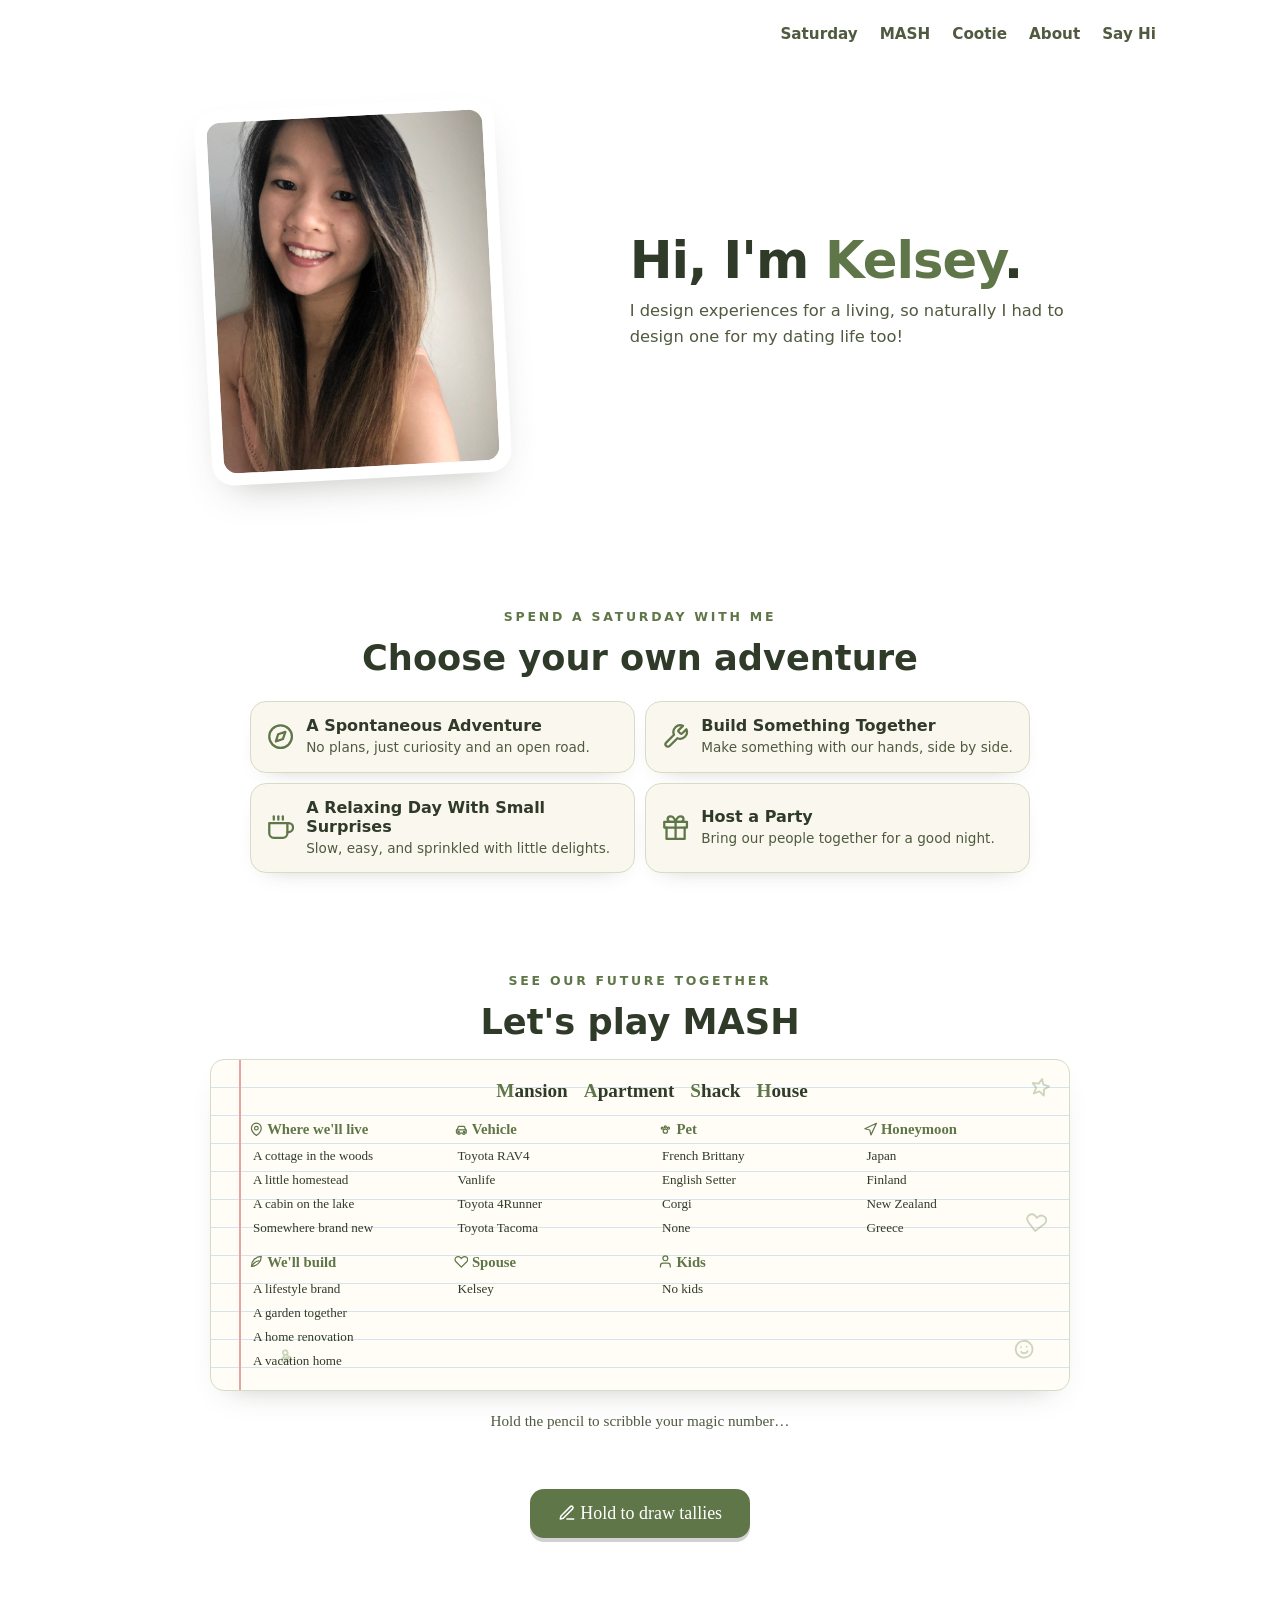
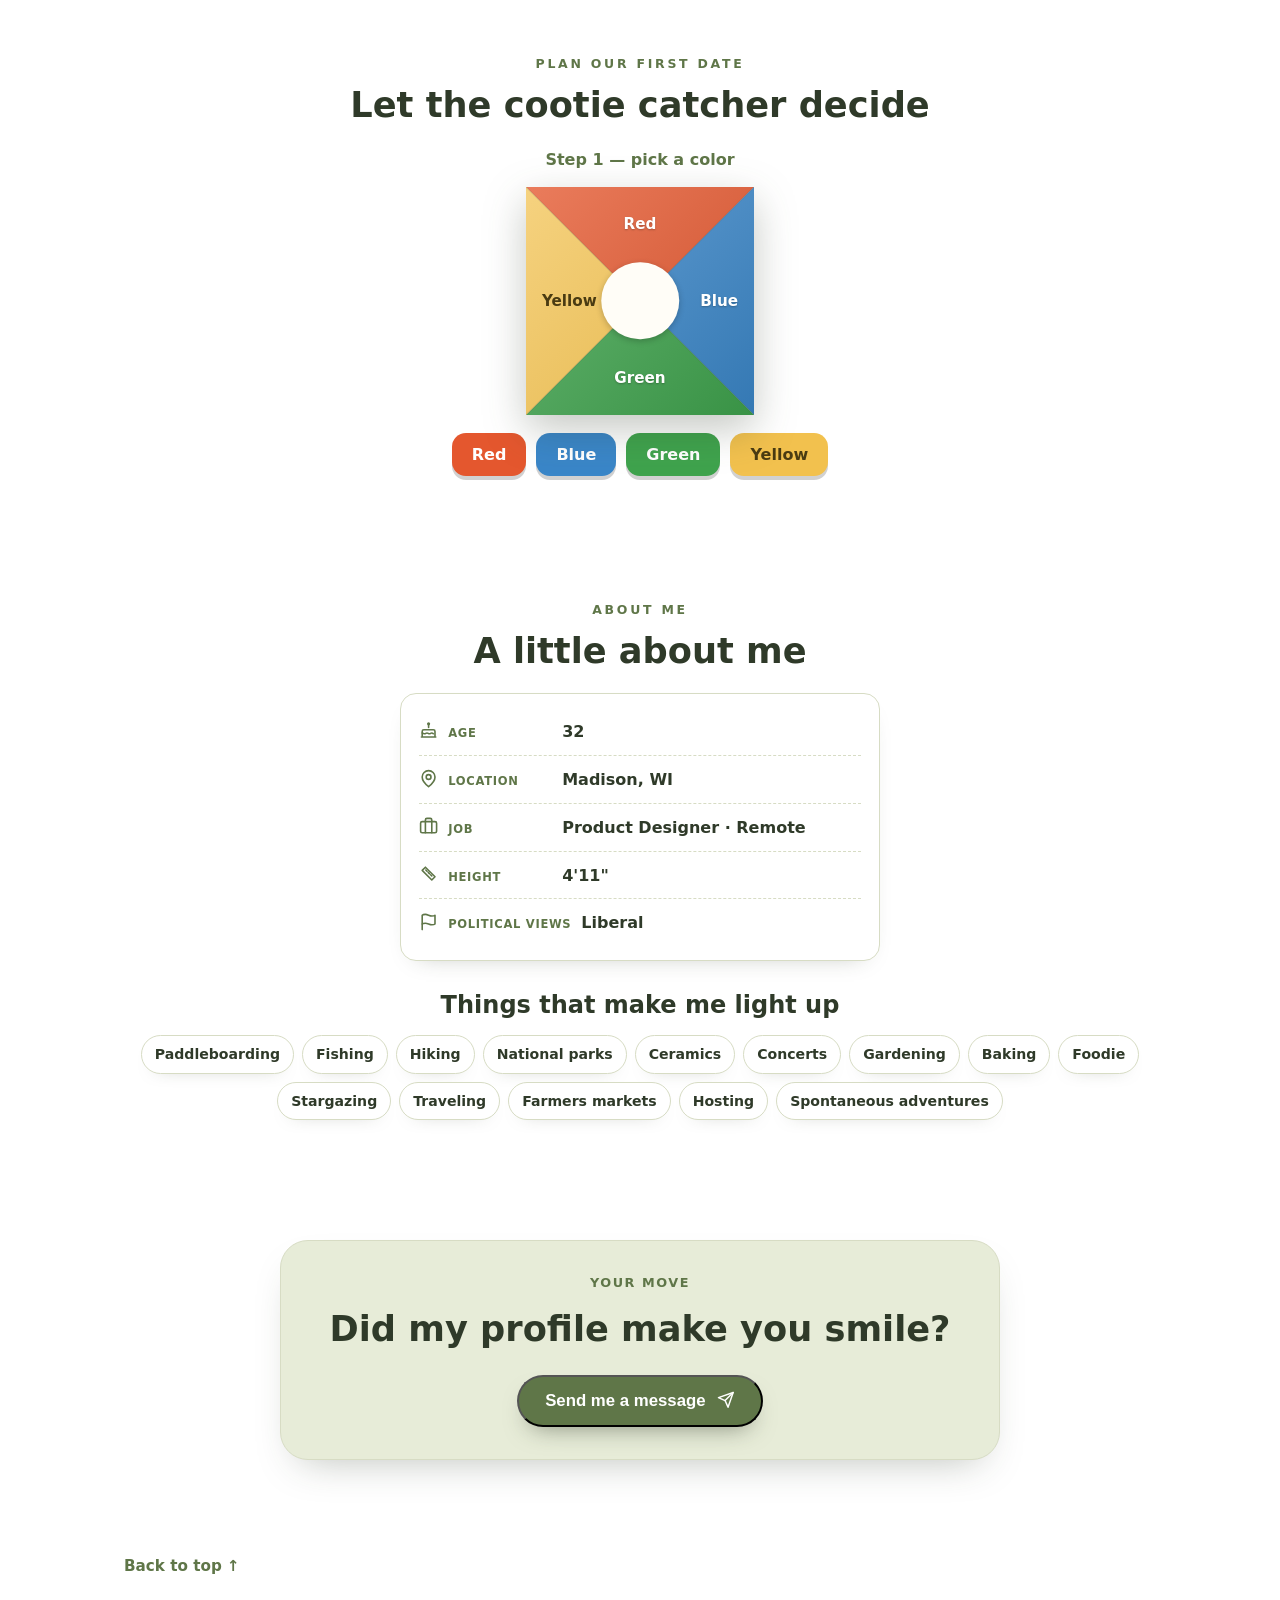
==== commit 8e5a396c: "Add "Message Kelsey" modal, submission storage, and a private review page - Contact button now opens" ====
--- a/index.html
+++ b/index.html
@@ -119,10 +119,64 @@
       <div class="contact-card">
         <p class="eyebrow">your move</p>
         <h2>Did my profile make you smile?</h2>
-        <a class="btn btn-primary btn-lg" href="mailto:ksepintens@gmail.com?subject=Hi%20Kelsey%20%F0%9F%91%8B">Send me a message <svg class="btn-icon" viewBox="0 0 24 24" fill="none" stroke="currentColor" stroke-width="2" stroke-linecap="round" stroke-linejoin="round" aria-hidden="true"><path d="M22 2 11 13"></path><path d="M22 2 15 22l-4-9-9-4 20-7z"></path></svg></a>
+        <button type="button" id="open-message" class="btn btn-primary btn-lg">Send me a message <svg class="btn-icon" viewBox="0 0 24 24" fill="none" stroke="currentColor" stroke-width="2" stroke-linecap="round" stroke-linejoin="round" aria-hidden="true"><path d="M22 2 11 13"></path><path d="M22 2 15 22l-4-9-9-4 20-7z"></path></svg></button>
       </div>
     </section>
   </main>
+
+  <!-- Message Kelsey modal -->
+  <div class="modal" id="msg-modal" hidden role="dialog" aria-modal="true" aria-labelledby="msg-title">
+    <div class="modal-backdrop" data-close></div>
+    <div class="modal-card">
+      <button class="modal-x" type="button" data-close aria-label="Close">&times;</button>
+      <h2 class="modal-title" id="msg-title"><span class="ico-slot" data-icon="message"></span> Message Kelsey</h2>
+      <form id="msg-form" novalidate>
+        <label class="field">
+          <span class="field-label">Name <em>*</em></span>
+          <input type="text" name="name" autocomplete="name" />
+        </label>
+        <div class="field">
+          <span class="field-label"><span class="ico-slot" data-icon="camera"></span> Send me a photo of yourself <em>*</em></span>
+          <input type="file" id="msg-photo" accept="image/*" />
+          <div class="photo-preview" id="msg-photo-preview" hidden><img alt="Your photo preview" /></div>
+        </div>
+        <label class="field">
+          <span class="field-label"><span class="ico-slot" data-icon="sparkles"></span> Tell me about yourself</span>
+          <textarea name="about" rows="3"></textarea>
+        </label>
+        <label class="field">
+          <span class="field-label"><span class="ico-slot" data-icon="flower"></span> Propose a first date <em>*</em></span>
+          <textarea name="firstDate" rows="3"></textarea>
+        </label>
+        <label class="field">
+          <span class="field-label"><span class="ico-slot" data-icon="inbox"></span> How should I contact you? <em>*</em></span>
+          <input type="text" name="contact" placeholder="Email, phone, Instagram — whatever you prefer" />
+        </label>
+        <p class="field-error" id="msg-error" hidden></p>
+        <button class="btn btn-primary btn-lg modal-send" type="submit">Send <span class="ico-slot" data-icon="heart"></span></button>
+      </form>
+    </div>
+  </div>
+
+  <!-- Thank you modal -->
+  <div class="modal" id="thanks-modal" hidden role="dialog" aria-modal="true">
+    <div class="modal-backdrop" data-close-thanks></div>
+    <div class="modal-card modal-thanks">
+      <div class="thanks-icon"><span class="ico-slot" data-icon="heart"></span></div>
+      <h2>Thank you for your message!</h2>
+      <p>I can't wait to meet you!</p>
+      <button class="btn btn-primary" type="button" data-close-thanks>Close</button>
+    </div>
+  </div>
+
+  <!-- Private submissions review (unlisted — add #for-kelsey to the URL) -->
+  <div class="review" id="review" hidden>
+    <div class="review-head">
+      <h2><span class="ico-slot" data-icon="inbox"></span> Submissions</h2>
+      <a href="#" class="review-close">Close</a>
+    </div>
+    <div class="review-list" id="review-list"></div>
+  </div>
 
   <footer class="footer">
     <a href="#top" class="to-top">Back to top ↑</a>
--- a/css/styles.css
+++ b/css/styles.css
@@ -393,6 +393,55 @@
 .section { opacity: 0; transform: translateY(24px); transition: opacity .6s ease, transform .6s ease; }
 .section.in-view { opacity: 1; transform: none; }
 
+/* ---------- message modal + review ---------- */
+.modal { position: fixed; inset: 0; z-index: 100; display: flex; align-items: flex-start; justify-content: center; }
+.modal[hidden] { display: none; }
+.modal-backdrop { position: absolute; inset: 0; background: rgba(30,36,26,.5); }
+.modal-card { position: relative; z-index: 1; background: var(--card-alt); width: 100%; min-height: 100%; max-width: 560px; padding: 26px 20px 40px; overflow-y: auto; animation: modalIn .3s ease; }
+@keyframes modalIn { from { transform: translateY(16px); opacity: 0; } to { transform: none; opacity: 1; } }
+@media (min-width: 620px) { .modal { align-items: center; padding: 24px; } .modal-card { min-height: 0; max-height: 92vh; border-radius: 20px; box-shadow: var(--shadow); } }
+.modal-x { position: absolute; top: 10px; right: 12px; width: 40px; height: 40px; border: none; background: none; font-size: 1.9rem; line-height: 1; color: var(--forest-sf); cursor: pointer; border-radius: 999px; }
+.modal-x:hover { background: rgba(0,0,0,.06); }
+.modal-title { display: flex; align-items: center; gap: 8px; color: var(--forest); font-size: 1.4rem; margin: 2px 0 18px; }
+.modal-title .ico { color: var(--sage-dk); }
+.field { display: block; margin-bottom: 16px; }
+.field-label { display: flex; align-items: center; gap: 7px; font-weight: 700; color: var(--forest); font-size: .92rem; margin-bottom: 6px; }
+.field-label .ico { color: var(--sage-dk); }
+.field-label em { color: var(--brick); font-style: normal; }
+.field input[type="text"], .field textarea, .field input[type="file"] { width: 100%; font-family: inherit; font-size: 1rem; color: var(--forest); background: #fff; border: 1px solid var(--line); border-radius: 12px; padding: 12px 14px; }
+.field input[type="file"] { padding: 10px 12px; }
+.field textarea { resize: vertical; min-height: 74px; }
+.field input.invalid, .field textarea.invalid { border-color: var(--brick); background: #fdf3ef; }
+.field input:focus, .field textarea:focus { outline: 2px solid var(--sage-dk); outline-offset: 1px; border-color: var(--sage-dk); }
+.photo-preview { margin-top: 10px; }
+.photo-preview img { max-width: 140px; border-radius: 12px; border: 1px solid var(--line); display: block; }
+.field-error { color: var(--brick); font-weight: 600; font-size: .9rem; margin: 4px 0 12px; }
+.modal-send { margin-top: 4px; width: 100%; display: inline-flex; align-items: center; justify-content: center; gap: 8px; }
+.modal-send .ico { width: 1.1em; height: 1.1em; }
+.modal-thanks { text-align: center; max-width: 420px; padding: 44px 26px; display: flex; flex-direction: column; justify-content: center; }
+@media (min-width: 620px) { .modal-thanks { min-height: 0; } }
+.thanks-icon { color: var(--sage-dk); margin-bottom: 6px; }
+.thanks-icon .ico { width: 3rem; height: 3rem; }
+.modal-thanks h2 { color: var(--forest); margin-bottom: 6px; }
+.modal-thanks p { color: var(--forest-sf); margin-bottom: 22px; }
+.review { position: fixed; inset: 0; z-index: 90; background: var(--bg); overflow-y: auto; padding: 24px 20px 60px; }
+.review[hidden] { display: none; }
+.review-head { display: flex; align-items: center; justify-content: space-between; gap: 12px; max-width: 640px; margin: 0 auto 20px; }
+.review-head h2 { display: flex; align-items: center; gap: 8px; color: var(--forest); font-size: 1.4rem; }
+.review-head .ico { color: var(--sage-dk); }
+.review-close { color: var(--sage-dk); font-weight: 700; text-decoration: none; white-space: nowrap; }
+.review-list { max-width: 640px; margin: 0 auto; display: flex; flex-direction: column; gap: 16px; }
+.review-empty { color: var(--forest-sf); text-align: center; padding: 40px 0; }
+.review-card { display: flex; gap: 14px; background: var(--card); border: 1px solid var(--line); border-radius: 16px; padding: 16px; box-shadow: 0 10px 24px -18px rgba(47,58,41,.4); }
+.review-photo { width: 84px; height: 84px; object-fit: cover; border-radius: 12px; flex-shrink: 0; }
+.review-body { min-width: 0; }
+.review-body h3 { color: var(--forest); font-size: 1.1rem; margin-bottom: 2px; }
+.review-meta { color: var(--forest-sf); font-size: .82rem; margin-bottom: 8px; }
+.review-body p { color: var(--forest); font-size: .95rem; margin-bottom: 6px; overflow-wrap: anywhere; }
+.review-body strong { color: var(--sage-dk); }
+@media (max-width: 480px) { .review-card { flex-direction: column; } .review-photo { width: 100%; height: 180px; } }
+
+
 /* ---------- responsive ---------- */
 @media (max-width: 760px) {
   .nav-links { display: none; }
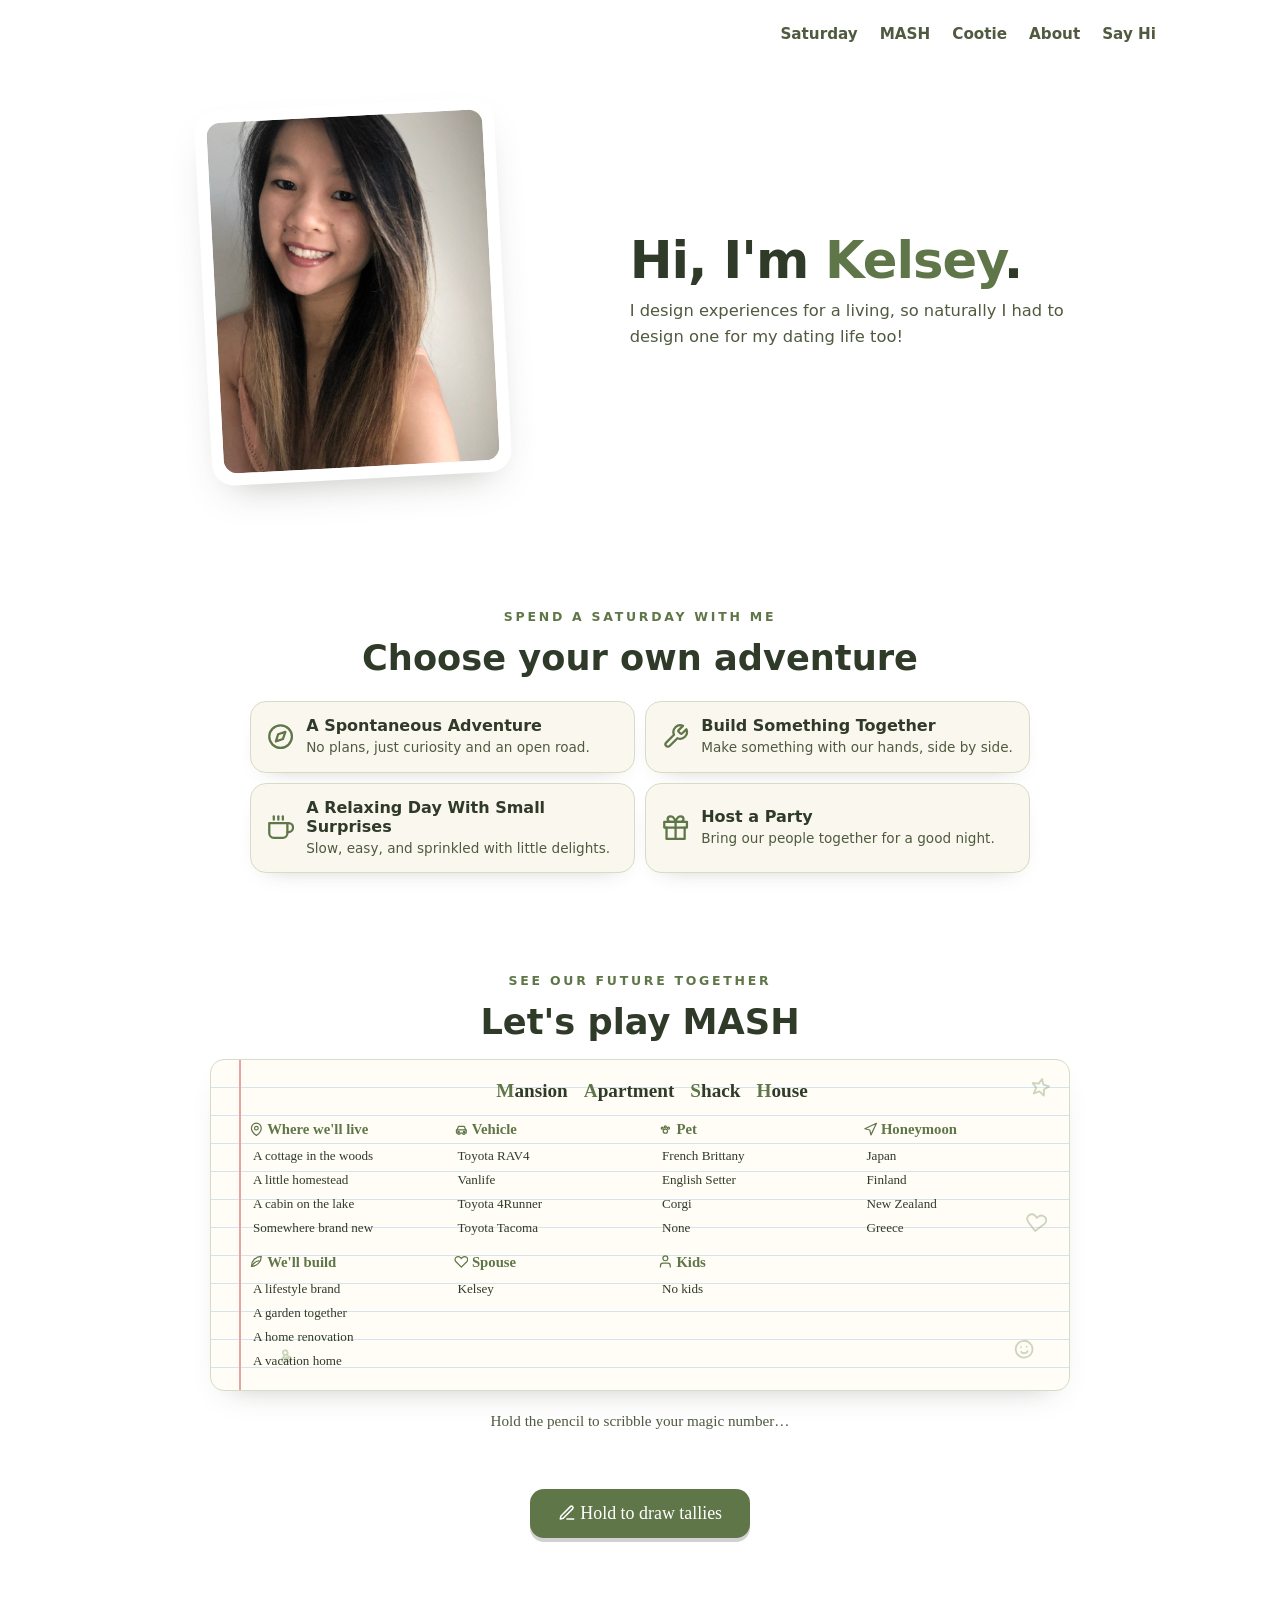
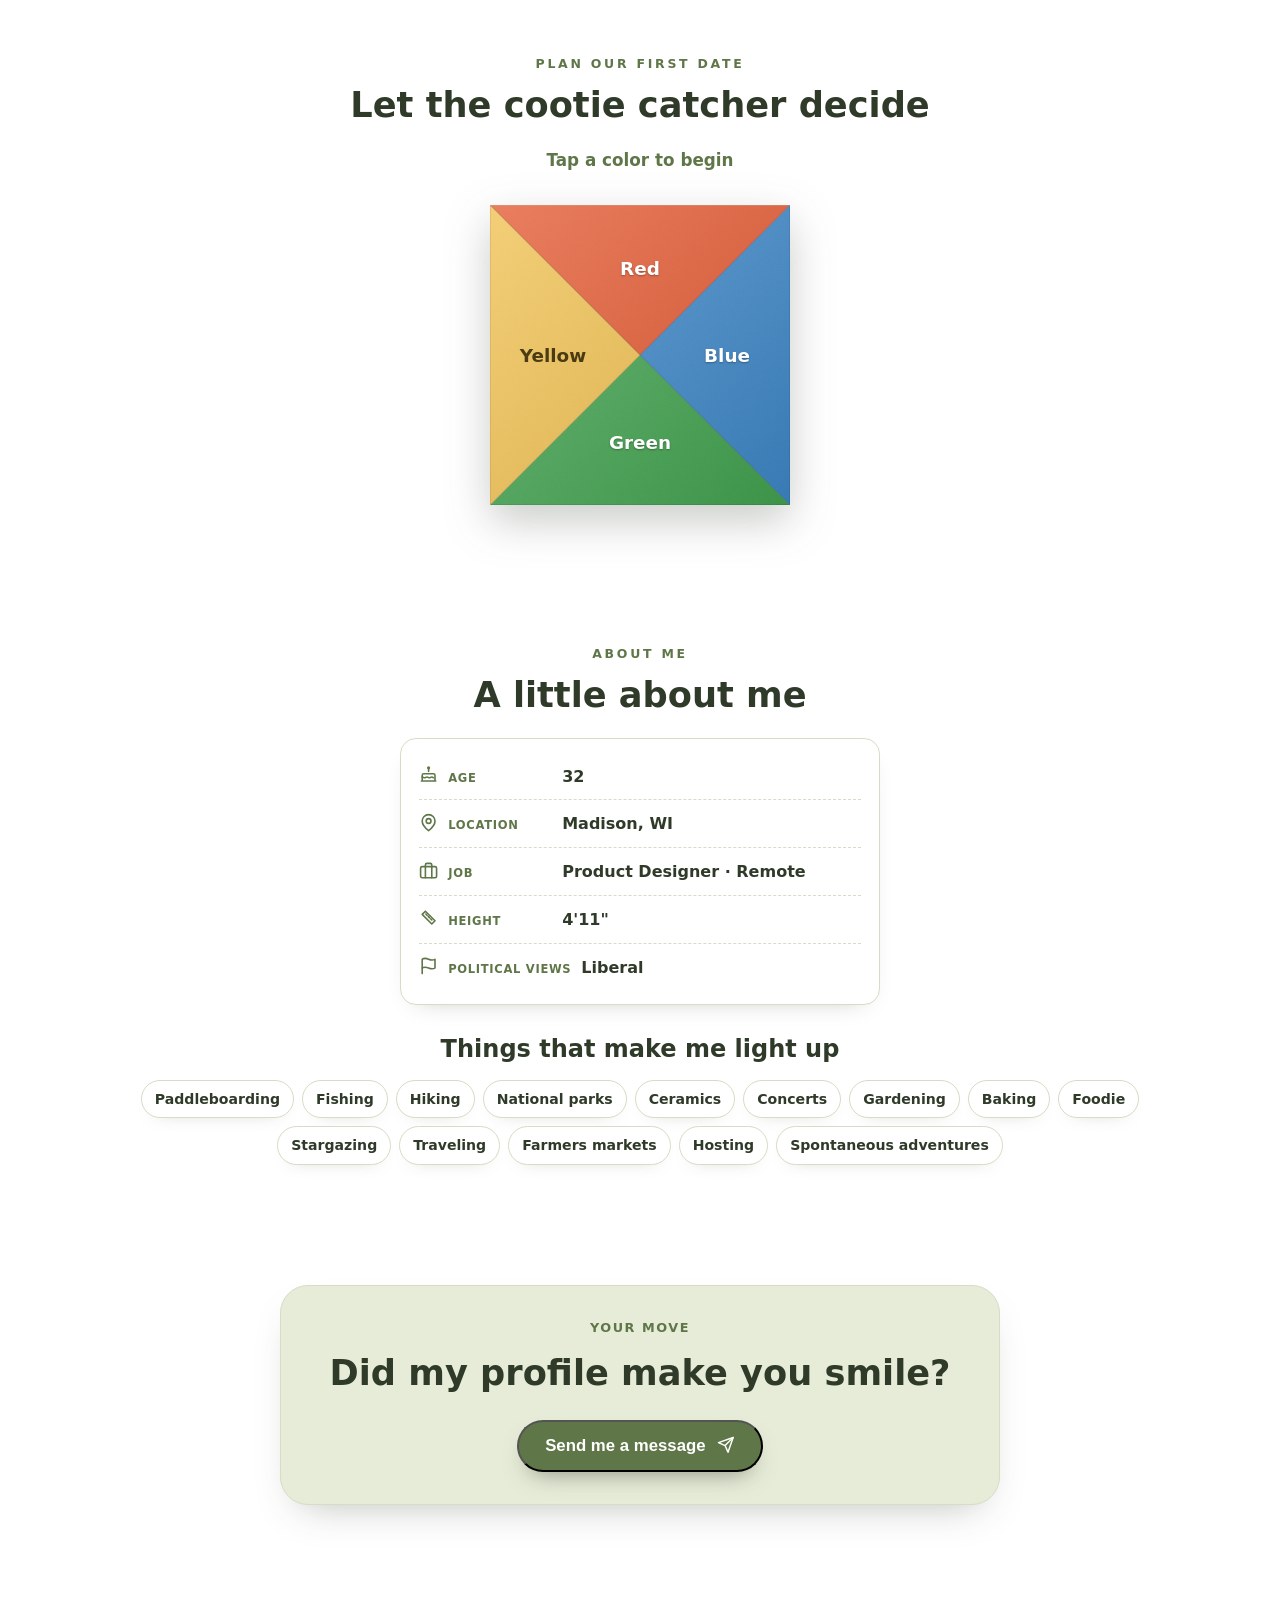
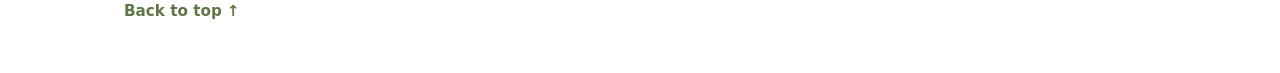
==== commit 31c4057f: "Rebuild cootie catcher: fully interactive folded-paper fortune teller Every selection now happens di" ====
--- a/index.html
+++ b/index.html
@@ -65,18 +65,18 @@
         <h2>Let the cootie catcher decide</h2>
       </div>
       <div class="cc" id="cootie-app">
-        <p class="cc-step" id="cc-step">Step 1 — pick a color</p>
-        <div class="cc-stage">
-          <div class="catcher" id="cc-catcher" aria-hidden="true">
-            <div class="cc-flap cc-top"><span>Red</span></div>
-            <div class="cc-flap cc-right"><span>Blue</span></div>
-            <div class="cc-flap cc-bottom"><span>Green</span></div>
-            <div class="cc-flap cc-left"><span>Yellow</span></div>
-            <div class="cc-center" id="cc-center"></div>
+        <p class="cc-step" id="cc-step" aria-live="polite">Tap a color to begin</p>
+        <div class="cc-stage" id="cc-stage">
+          <div class="cc-catcher" id="cc-catcher">
+            <button class="cc-flap cc-top" type="button"><span class="cc-flap-label"></span></button>
+            <button class="cc-flap cc-right" type="button"><span class="cc-flap-label"></span></button>
+            <button class="cc-flap cc-bottom" type="button"><span class="cc-flap-label"></span></button>
+            <button class="cc-flap cc-left" type="button"><span class="cc-flap-label"></span></button>
           </div>
+          <div class="cc-count" id="cc-count" aria-hidden="true"></div>
+          <div class="cc-reveal" id="cc-reveal" hidden></div>
         </div>
-        <div class="cc-controls" id="cc-controls"></div>
-        <div class="cc-reveal" id="cc-reveal" hidden></div>
+        <p class="sr-only" id="cc-sr" aria-live="polite"></p>
       </div>
     </section>
 
@@ -129,31 +129,33 @@
     <div class="modal-backdrop" data-close></div>
     <div class="modal-card">
       <button class="modal-x" type="button" data-close aria-label="Close">&times;</button>
-      <h2 class="modal-title" id="msg-title"><span class="ico-slot" data-icon="message"></span> Message Kelsey</h2>
+      <h2 class="modal-title" id="msg-title">Message Kelsey</h2>
       <form id="msg-form" novalidate>
         <label class="field">
           <span class="field-label">Name <em>*</em></span>
           <input type="text" name="name" autocomplete="name" />
         </label>
         <div class="field">
-          <span class="field-label"><span class="ico-slot" data-icon="camera"></span> Send me a photo of yourself <em>*</em></span>
-          <input type="file" id="msg-photo" accept="image/*" />
+          <span class="field-label">Show me who is saying hi <em>*</em></span>
+          <input type="file" id="msg-photo" accept="image/*" class="file-hidden" />
+          <label for="msg-photo" class="upload-btn" id="msg-upload-btn">Upload photo</label>
+          <span class="file-name" id="msg-file-name"></span>
           <div class="photo-preview" id="msg-photo-preview" hidden><img alt="Your photo preview" /></div>
         </div>
         <label class="field">
-          <span class="field-label"><span class="ico-slot" data-icon="sparkles"></span> Tell me about yourself</span>
+          <span class="field-label">Tell me about yourself</span>
           <textarea name="about" rows="3"></textarea>
         </label>
         <label class="field">
-          <span class="field-label"><span class="ico-slot" data-icon="flower"></span> Propose a first date <em>*</em></span>
+          <span class="field-label">Propose a first date <em>*</em></span>
           <textarea name="firstDate" rows="3"></textarea>
         </label>
         <label class="field">
-          <span class="field-label"><span class="ico-slot" data-icon="inbox"></span> How should I contact you? <em>*</em></span>
+          <span class="field-label">How should I contact you? <em>*</em></span>
           <input type="text" name="contact" placeholder="Email, phone, Instagram — whatever you prefer" />
         </label>
         <p class="field-error" id="msg-error" hidden></p>
-        <button class="btn btn-primary btn-lg modal-send" type="submit">Send <span class="ico-slot" data-icon="heart"></span></button>
+        <button class="btn btn-primary btn-lg modal-send" type="submit">Send</button>
       </form>
     </div>
   </div>
--- a/css/styles.css
+++ b/css/styles.css
@@ -289,46 +289,73 @@
 @media (min-width: 720px) { .mash-cats { grid-template-columns: repeat(4, 1fr); } }
 
 /* ---------- cootie catcher (paper fortune teller) ---------- */
-.cc { --cc-font: "Comic Sans MS", "Chalkboard SE", "Comic Neue", "Segoe Print", system-ui, sans-serif; --cc-red: #e4572e; --cc-blue: #3a86c8; --cc-green: #3fa34d; --cc-yellow: #f2c14e; max-width: 520px; margin: 0 auto; text-align: center; }
-.cc-step { font-family: var(--cc-font); font-weight: 700; color: var(--sage-dk); font-size: 1rem; margin-bottom: 14px; }
-.cc-stage { display: flex; justify-content: center; }
-.cc-stage[hidden], .cc-reveal[hidden] { display: none; }
-.catcher { position: relative; width: min(228px, 62vw); aspect-ratio: 1; filter: drop-shadow(0 14px 20px rgba(47,58,41,.28)); }
-.cc-flap { position: absolute; inset: 0; transition: transform .34s cubic-bezier(.34,1.45,.5,1); }
-.cc-flap span { position: absolute; font-family: var(--cc-font); font-weight: 700; font-size: .95rem; color: #fff; text-shadow: 0 1px 2px rgba(0,0,0,.25); }
-.cc-top { clip-path: polygon(0 0, 100% 0, 50% 50%); background: linear-gradient(135deg, rgba(255,255,255,.22), rgba(0,0,0,.10)), var(--cc-red); }
-.cc-right { clip-path: polygon(100% 0, 100% 100%, 50% 50%); background: linear-gradient(135deg, rgba(255,255,255,.22), rgba(0,0,0,.10)), var(--cc-blue); }
-.cc-bottom { clip-path: polygon(100% 100%, 0 100%, 50% 50%); background: linear-gradient(135deg, rgba(255,255,255,.22), rgba(0,0,0,.10)), var(--cc-green); }
-.cc-left { clip-path: polygon(0 100%, 0 0, 50% 50%); background: linear-gradient(135deg, rgba(255,255,255,.28), rgba(0,0,0,.06)), var(--cc-yellow); }
-.cc-left span { color: #4a3b12; text-shadow: none; }
-.cc-top span { top: 11%; left: 50%; transform: translateX(-50%); }
-.cc-right span { right: 7%; top: 50%; transform: translateY(-50%); }
-.cc-bottom span { bottom: 11%; left: 50%; transform: translateX(-50%); }
-.cc-left span { left: 7%; top: 50%; transform: translateY(-50%); }
-.catcher::after { content: ""; position: absolute; inset: 0; pointer-events: none; z-index: 3; background: linear-gradient(45deg, transparent calc(50% - 1px), rgba(0,0,0,.12) 50%, transparent calc(50% + 1px)), linear-gradient(-45deg, transparent calc(50% - 1px), rgba(0,0,0,.12) 50%, transparent calc(50% + 1px)); }
-.cc-center { position: absolute; top: 50%; left: 50%; transform: translate(-50%, -50%); width: 34%; height: 34%; border-radius: 50%; background: #fffdf7; display: grid; place-content: center; font-family: var(--cc-font); font-weight: 800; font-size: 1.5rem; color: var(--forest); box-shadow: 0 2px 6px rgba(0,0,0,.22); z-index: 5; transition: transform .3s cubic-bezier(.34,1.45,.5,1); }
-.catcher.pinch-h .cc-left { transform: translateX(-26%) scaleX(.92); }
-.catcher.pinch-h .cc-right { transform: translateX(26%) scaleX(.92); }
-.catcher.pinch-h .cc-top { transform: translateY(-9%); }
-.catcher.pinch-h .cc-bottom { transform: translateY(9%); }
-.catcher.pinch-v .cc-top { transform: translateY(-26%) scaleY(.92); }
-.catcher.pinch-v .cc-bottom { transform: translateY(26%) scaleY(.92); }
-.catcher.pinch-v .cc-left { transform: translateX(-9%); }
-.catcher.pinch-v .cc-right { transform: translateX(9%); }
-.catcher.pinch-h .cc-center, .catcher.pinch-v .cc-center { transform: translate(-50%, -50%) scale(1.18); }
-.cc-controls { display: flex; flex-wrap: wrap; gap: 10px; justify-content: center; margin-top: 18px; }
-.cc-btn { font-family: var(--cc-font); font-weight: 700; border: none; border-radius: 14px; padding: 12px 20px; cursor: pointer; font-size: 1rem; color: #fff; box-shadow: 0 4px 0 rgba(0,0,0,.18); transition: transform .1s, box-shadow .1s, opacity .15s; }
-.cc-btn:hover:not(:disabled) { transform: translateY(-1px); }
-.cc-btn:active:not(:disabled) { transform: translateY(3px); box-shadow: 0 1px 0 rgba(0,0,0,.18); }
-.cc-btn:disabled { opacity: .45; cursor: default; }
-.cc-btn:focus-visible { outline: 3px solid var(--forest); outline-offset: 2px; }
-.cc-red { background: var(--cc-red); }
-.cc-blue { background: var(--cc-blue); }
-.cc-green { background: var(--cc-green); }
-.cc-yellow { background: var(--cc-yellow); color: #4a3b12; }
-.cc-num { background: var(--sage-dk); min-width: 48px; }
-.cc-again { background: var(--sage-dk); margin-top: 6px; }
-.cc-reveal { display: flex; justify-content: center; }
+.cc { --cc-font: "Comic Sans MS", "Chalkboard SE", "Comic Neue", "Segoe Print", system-ui, sans-serif; --cc-red: #e4572e; --cc-blue: #3a86c8; --cc-green: #3fa34d; --cc-yellow: #f2c14e; --cc-paper: #fbf7ec; --cc-tex: url("data:image/svg+xml,%3Csvg xmlns='http://www.w3.org/2000/svg' width='120' height='120'%3E%3Cfilter id='n'%3E%3CfeTurbulence type='fractalNoise' baseFrequency='0.9' numOctaves='2' stitchTiles='stitch'/%3E%3CfeColorMatrix type='saturate' values='0'/%3E%3C/filter%3E%3Crect width='100%25' height='100%25' filter='url(%23n)' opacity='0.06'/%3E%3C/svg%3E"); max-width: 520px; margin: 0 auto; text-align: center; }
+.cc-step { font-family: var(--cc-font); font-weight: 700; color: var(--sage-dk); font-size: 1.05rem; margin-bottom: 16px; min-height: 1.4em; }
+.cc-stage { position: relative; display: flex; justify-content: center; align-items: center; min-height: min(80vw, 330px); perspective: 950px; }
+.cc-stage[hidden] { display: none; }
+.sr-only { position: absolute; width: 1px; height: 1px; padding: 0; margin: -1px; overflow: hidden; clip: rect(0 0 0 0); white-space: nowrap; border: 0; }
+
+/* the folded-paper catcher: 4 triangular flaps meeting at center */
+.cc-catcher { position: relative; width: min(74vw, 300px); aspect-ratio: 1; transform-style: preserve-3d; transition: transform .3s cubic-bezier(.34,1.3,.5,1); filter: drop-shadow(0 16px 22px rgba(47,58,41,.26)); }
+.cc-catcher.is-dim { opacity: .12; filter: none; }
+.cc-flap { position: absolute; inset: 0; border: 0; margin: 0; padding: 0; background: transparent; cursor: pointer; -webkit-tap-highlight-color: transparent; transform-style: preserve-3d; transition: transform .34s cubic-bezier(.34,1.3,.5,1), filter .18s; }
+.cc-flap::before { content: ""; position: absolute; inset: 0; background-color: var(--flap-bg, #ccc); background-image: linear-gradient(135deg, rgba(255,255,255,.22), rgba(0,0,0,.10)), var(--cc-tex); box-shadow: inset 0 0 0 1px rgba(0,0,0,.08); }
+.cc-flap:disabled { cursor: default; }
+.cc-flap:not(:disabled):hover::before { filter: brightness(1.07) saturate(1.05); }
+.cc-flap:not(:disabled):active { transform: scale(.97); }
+.cc-flap:focus-visible { outline: none; }
+.cc-flap:focus-visible::before { box-shadow: inset 0 0 0 3px var(--forest), inset 0 0 0 6px rgba(255,255,255,.7); }
+.cc-top    { clip-path: polygon(0 0, 100% 0, 50% 50%);       --flap-bg: var(--cc-red);    transform-origin: center top; }
+.cc-right  { clip-path: polygon(100% 0, 100% 100%, 50% 50%); --flap-bg: var(--cc-blue);   transform-origin: right center; }
+.cc-bottom { clip-path: polygon(100% 100%, 0 100%, 50% 50%); --flap-bg: var(--cc-green);  transform-origin: center bottom; }
+.cc-left   { clip-path: polygon(0 100%, 0 0, 50% 50%);       --flap-bg: var(--cc-yellow); transform-origin: left center; }
+/* inner (open) faces are cream paper */
+.cc-catcher.is-open .cc-flap { --flap-bg: var(--cc-paper); }
+.cc-flap-label { position: absolute; transform: translate(-50%, -50%); font-family: var(--cc-font); font-weight: 800; font-size: clamp(.9rem, 4vw, 1.15rem); color: #fff; text-shadow: 0 1px 2px rgba(0,0,0,.3); pointer-events: none; z-index: 2; }
+.cc-top .cc-flap-label    { top: 21%; left: 50%; }
+.cc-right .cc-flap-label  { top: 50%; left: 79%; }
+.cc-bottom .cc-flap-label { top: 79%; left: 50%; }
+.cc-left .cc-flap-label   { top: 50%; left: 21%; }
+.cc-left .cc-flap-label   { color: #4a3b12; text-shadow: none; }
+.cc-catcher.is-open .cc-flap-label { color: var(--forest); text-shadow: none; font-size: clamp(1.3rem, 6.5vw, 1.85rem); }
+/* fold lines drawn over the paper */
+.cc-catcher::after { content: ""; position: absolute; inset: 0; pointer-events: none; z-index: 3; background: linear-gradient(45deg, transparent calc(50% - 1px), rgba(0,0,0,.13) 50%, transparent calc(50% + 1px)), linear-gradient(-45deg, transparent calc(50% - 1px), rgba(0,0,0,.13) 50%, transparent calc(50% + 1px)); }
+
+/* gentle rest-open pose */
+.cc-catcher.is-open .cc-top    { transform: translateY(-4%) rotateX(6deg); }
+.cc-catcher.is-open .cc-bottom { transform: translateY(4%) rotateX(-6deg); }
+.cc-catcher.is-open .cc-left   { transform: translateX(-4%) rotateY(-6deg); }
+.cc-catcher.is-open .cc-right  { transform: translateX(4%) rotateY(6deg); }
+/* horizontal chomp (left/right lips open wide) */
+.cc-catcher.chomp-h .cc-left  { transform: translateX(-15%) rotateY(-34deg); }
+.cc-catcher.chomp-h .cc-right { transform: translateX(15%) rotateY(34deg); }
+.cc-catcher.chomp-h .cc-top    { transform: translateY(-3%); }
+.cc-catcher.chomp-h .cc-bottom { transform: translateY(3%); }
+/* vertical chomp (top/bottom lips open wide) */
+.cc-catcher.chomp-v .cc-top    { transform: translateY(-15%) rotateX(34deg); }
+.cc-catcher.chomp-v .cc-bottom { transform: translateY(15%) rotateX(-34deg); }
+.cc-catcher.chomp-v .cc-left   { transform: translateX(-3%); }
+.cc-catcher.chomp-v .cc-right  { transform: translateX(3%); }
+/* finishing bounce */
+.cc-catcher.is-bounce { animation: ccBounce .34s ease; }
+@keyframes ccBounce { 0% { transform: scale(1); } 40% { transform: scale(1.06); } 70% { transform: scale(.98); } 100% { transform: scale(1); } }
+/* final flap lift to reveal the fortune */
+.cc-flap.lift { z-index: 1; filter: brightness(1.08); }
+.cc-top.lift    { transform: rotateX(-120deg); }
+.cc-bottom.lift { transform: rotateX(120deg); }
+.cc-left.lift   { transform: rotateY(120deg); }
+.cc-right.lift  { transform: rotateY(-120deg); }
+
+/* running count bubble */
+.cc-count { position: absolute; top: 50%; left: 50%; transform: translate(-50%, -50%) scale(0); width: 30%; aspect-ratio: 1; border-radius: 50%; background: #fffdf7; color: var(--forest); display: grid; place-content: center; font-family: var(--cc-font); font-weight: 800; font-size: clamp(1.1rem, 5.5vw, 1.6rem); box-shadow: 0 3px 8px rgba(0,0,0,.24); z-index: 6; pointer-events: none; opacity: 0; transition: transform .18s cubic-bezier(.34,1.6,.5,1), opacity .16s; }
+.cc-count.show { transform: translate(-50%, -50%) scale(1); opacity: 1; }
+
+.cc-reveal { position: absolute; inset: 0; display: flex; align-items: center; justify-content: center; z-index: 8; }
+.cc-reveal[hidden] { display: none; }
+.cc-again { font-family: var(--cc-font); font-weight: 700; border: none; border-radius: 14px; padding: 12px 22px; cursor: pointer; font-size: 1rem; color: #fff; background: var(--sage-dk); box-shadow: 0 4px 0 rgba(0,0,0,.18); transition: transform .1s, box-shadow .1s; margin-top: 6px; }
+.cc-again:hover { transform: translateY(-1px); }
+.cc-again:active { transform: translateY(3px); box-shadow: 0 1px 0 rgba(0,0,0,.18); }
+.cc-again:focus-visible { outline: 3px solid var(--forest); outline-offset: 2px; }
 .cc-card { background: #fffdf7 url("data:image/svg+xml,%3Csvg xmlns='http://www.w3.org/2000/svg' width='140' height='140'%3E%3Cfilter id='n'%3E%3CfeTurbulence type='fractalNoise' baseFrequency='0.9' numOctaves='2' stitchTiles='stitch'/%3E%3CfeColorMatrix type='saturate' values='0'/%3E%3C/filter%3E%3Crect width='100%25' height='100%25' filter='url(%23n)' opacity='0.05'/%3E%3C/svg%3E"); border: 1px solid var(--line); border-radius: 18px; padding: 24px 22px; max-width: 360px; box-shadow: 0 16px 36px -18px rgba(47,58,41,.45); animation: ccUnfold .55s cubic-bezier(.34,1.5,.5,1); }
 .cc-card-emoji { font-size: 3rem; line-height: 1; }
 .cc-card-title { font-family: var(--cc-font); color: var(--forest); font-size: 1.3rem; margin: 10px 0 6px; }
@@ -394,7 +421,7 @@
 .section.in-view { opacity: 1; transform: none; }
 
 /* ---------- message modal + review ---------- */
-.modal { position: fixed; inset: 0; z-index: 100; display: flex; align-items: flex-start; justify-content: center; }
+.modal { position: fixed; inset: 0; z-index: 100; display: flex; align-items: flex-start; justify-content: center; overflow-y: auto; -webkit-overflow-scrolling: touch; }
 .modal[hidden] { display: none; }
 .modal-backdrop { position: absolute; inset: 0; background: rgba(30,36,26,.5); }
 .modal-card { position: relative; z-index: 1; background: var(--card-alt); width: 100%; min-height: 100%; max-width: 560px; padding: 26px 20px 40px; overflow-y: auto; animation: modalIn .3s ease; }
@@ -416,6 +443,12 @@
 .photo-preview { margin-top: 10px; }
 .photo-preview img { max-width: 140px; border-radius: 12px; border: 1px solid var(--line); display: block; }
 .field-error { color: var(--brick); font-weight: 600; font-size: .9rem; margin: 4px 0 12px; }
+.file-hidden { position: absolute; width: 1px; height: 1px; padding: 0; margin: -1px; overflow: hidden; clip: rect(0 0 0 0); border: 0; }
+.upload-btn { display: inline-block; cursor: pointer; font-family: inherit; font-weight: 700; font-size: .95rem; color: var(--sage-dk); background: #fff; border: 1px solid var(--sage-dk); border-radius: 999px; padding: 10px 18px; transition: background .15s; }
+.upload-btn:hover { background: #f3f6ec; }
+.upload-btn.invalid { border-color: var(--brick); color: var(--brick); }
+.file-hidden:focus-visible + .upload-btn { outline: 2px solid var(--sage-dk); outline-offset: 2px; }
+.file-name { display: inline-block; margin-left: 10px; color: var(--forest-sf); font-size: .88rem; word-break: break-all; }
 .modal-send { margin-top: 4px; width: 100%; display: inline-flex; align-items: center; justify-content: center; gap: 8px; }
 .modal-send .ico { width: 1.1em; height: 1.1em; }
 .modal-thanks { text-align: center; max-width: 420px; padding: 44px 26px; display: flex; flex-direction: column; justify-content: center; }
@@ -463,4 +496,6 @@
 @media (prefers-reduced-motion: reduce) {
   * { animation: none !important; scroll-behavior: auto; }
   .section { opacity: 1; transform: none; }
-}
+  .cc-catcher, .cc-flap, .cc-count { transition: none !important; }
+  .cc-flap.lift { transform: none; opacity: 0; }
+}
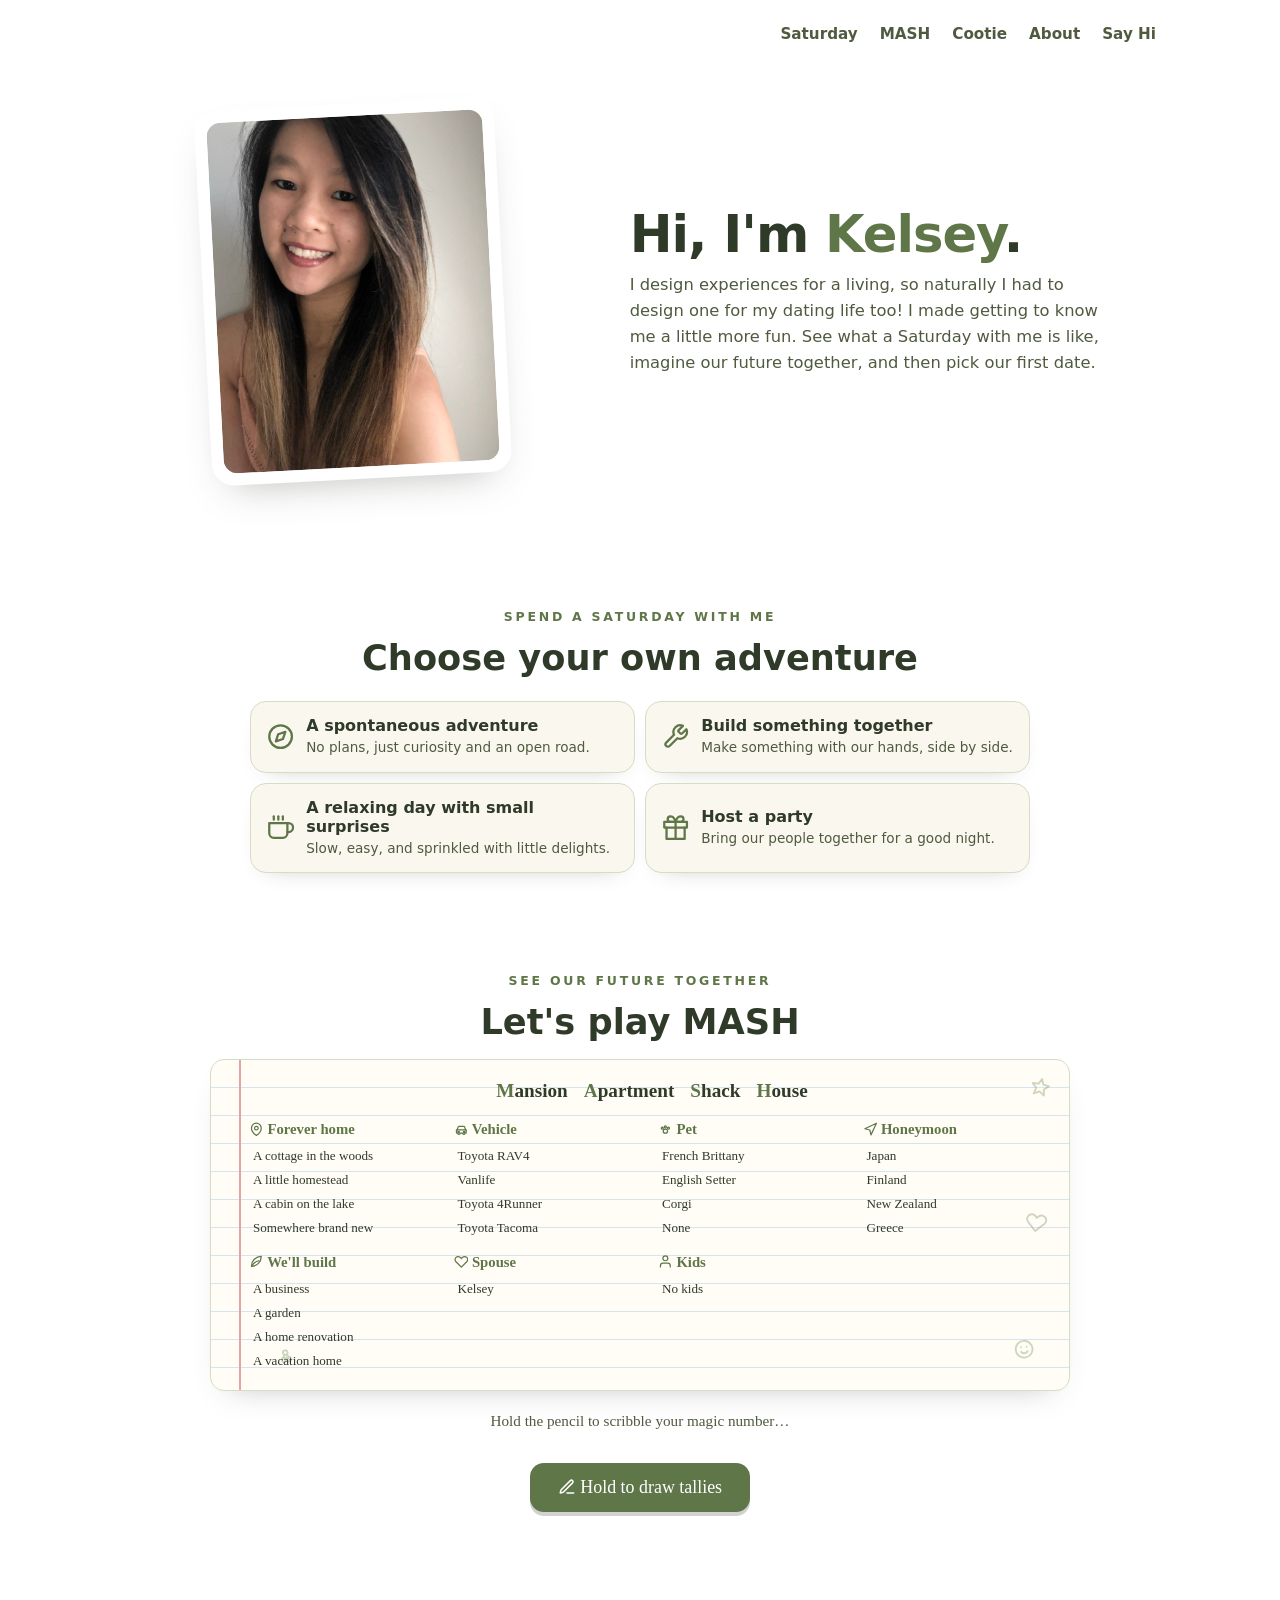
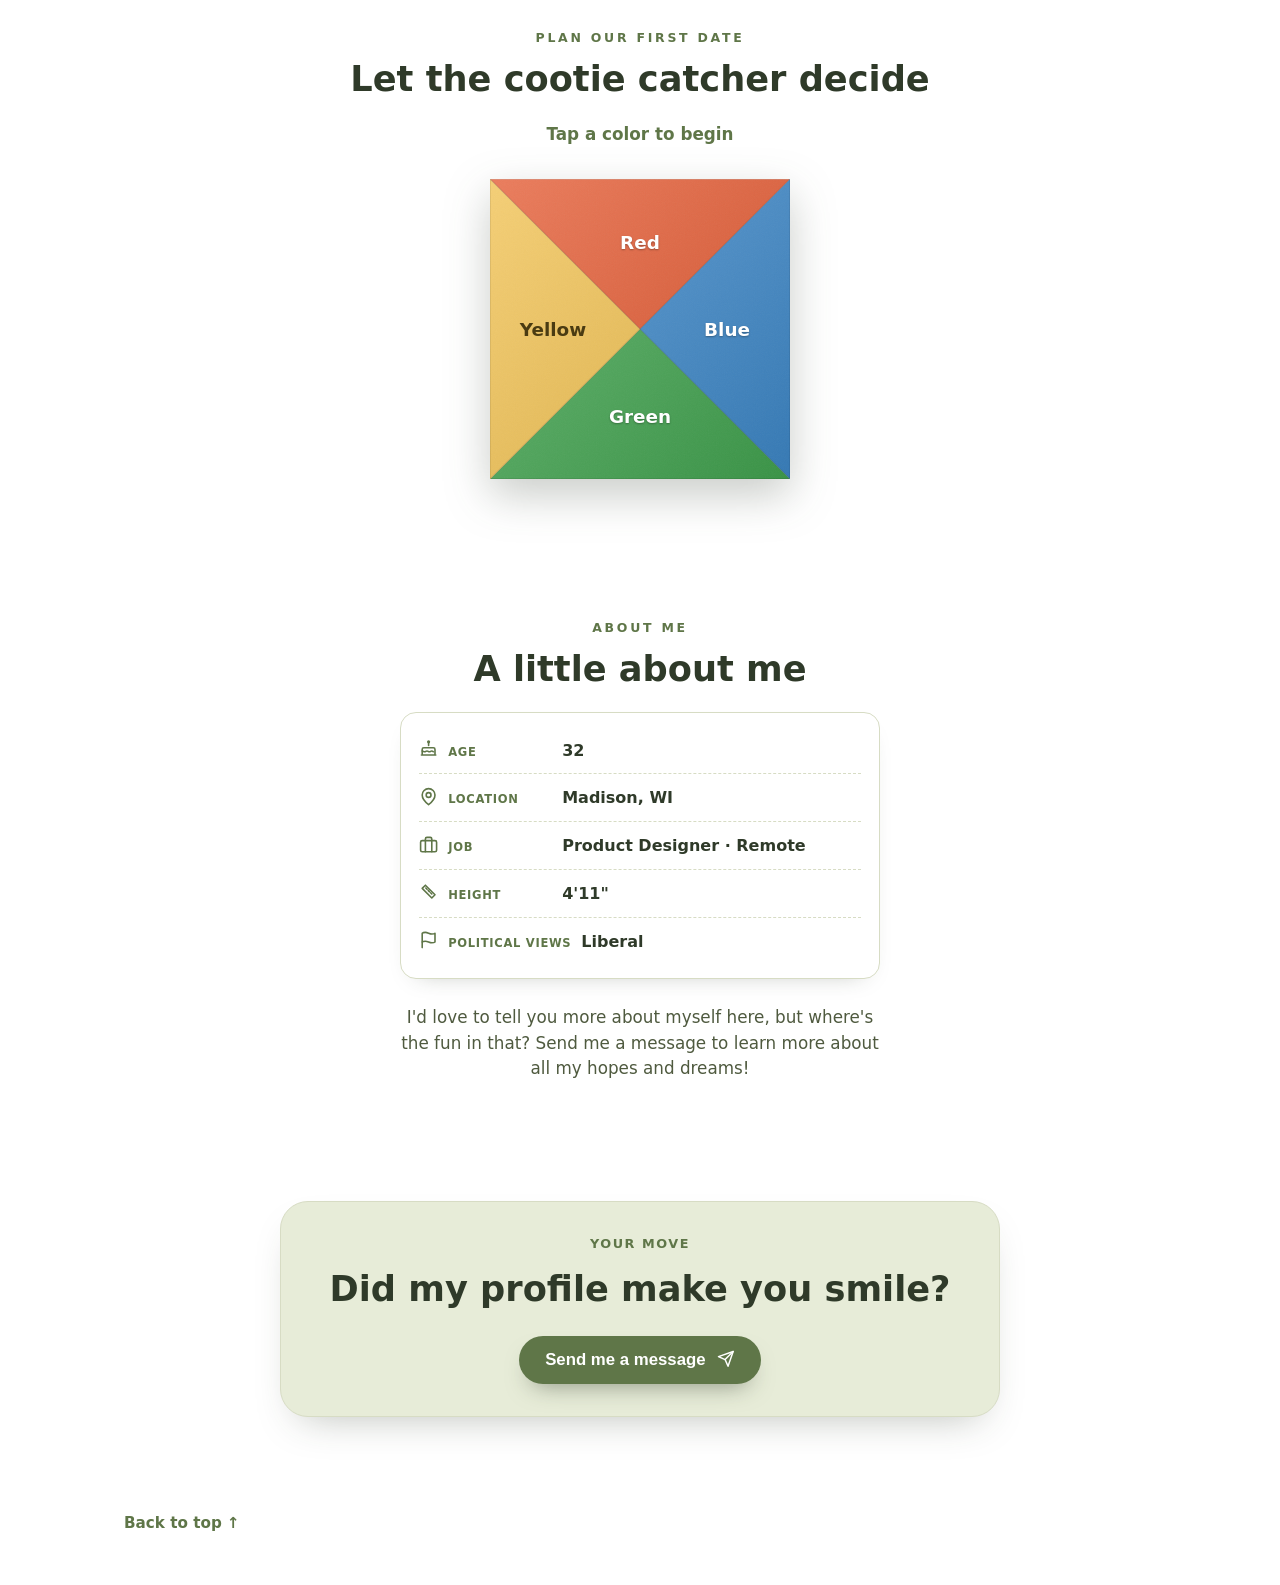
==== commit 05d882c7: "Content + UX polish across hero, adventure, MASH, and about - Hero tagline: add the 'getting to know" ====
--- a/index.html
+++ b/index.html
@@ -30,7 +30,7 @@
       </div>
       <div class="hero-text">
         <h1>Hi, I'm <span class="accent">Kelsey</span>.</h1>
-        <p class="tagline">I design experiences for a living, so naturally I had to design one for my dating life too!</p>
+        <p class="tagline">I design experiences for a living, so naturally I had to design one for my dating life too! I made getting to know me a little more fun. See what a Saturday with me is like, imagine our future together, and then pick our first date.</p>
       </div>
     </div>
   </header>
@@ -95,23 +95,7 @@
         <div class="fact"><span class="fact-emoji"><svg class="ico" viewBox="0 0 24 24" fill="none" stroke="currentColor" stroke-width="2" stroke-linecap="round" stroke-linejoin="round" aria-hidden="true"><path d="M4 15s1-1 4-1 5 2 8 2 4-1 4-1V4s-1 1-4 1-5-2-8-2-4 1-4 1z"/><line x1="4" y1="22" x2="4" y2="15"/></svg></span><span class="fact-k">Political views</span><span class="fact-v">Liberal</span></div>
       </div>
 
-      <h3 class="subhead">Things that make me light up</h3>
-      <ul class="chips">
-        <li>Paddleboarding</li>
-        <li>Fishing</li>
-        <li>Hiking</li>
-        <li>National parks</li>
-        <li>Ceramics</li>
-        <li>Concerts</li>
-        <li>Gardening</li>
-        <li>Baking</li>
-        <li>Foodie</li>
-        <li>Stargazing</li>
-        <li>Traveling</li>
-        <li>Farmers markets</li>
-        <li>Hosting</li>
-        <li>Spontaneous adventures</li>
-      </ul>
+      <p class="about-note">I'd love to tell you more about myself here, but where's the fun in that? Send me a message to learn more about all my hopes and dreams!</p>
     </section>
 
     <!-- Say hi -->
--- a/css/styles.css
+++ b/css/styles.css
@@ -50,6 +50,7 @@
 .section-sub { color: var(--forest-sf); margin-top: 12px; }
 .subhead { text-align: center; font-size: clamp(1.2rem, 3.6vw, 1.5rem); color: var(--forest); line-height: 1.18; margin: 30px 0 16px; }
 .about-facts { max-width: 480px; margin: 0 auto; background: var(--card); border: 1px solid var(--line); border-radius: 16px; padding: 14px 18px; box-shadow: 0 10px 24px -18px rgba(47,58,41,.4); display: flex; flex-direction: column; }
+.about-note { max-width: 480px; margin: 26px auto 0; text-align: center; color: var(--forest-sf); font-size: 1.05rem; line-height: 1.5; }
 .fact { display: flex; align-items: baseline; gap: 10px; padding: 8px 0; }
 .fact:not(:last-child) { border-bottom: 1px dashed var(--line); }
 .fact-emoji { font-size: 1.2rem; flex-shrink: 0; }
@@ -110,7 +111,7 @@
 
 /* ---------- buttons ---------- */
 .btn {
-  display: inline-block; padding: 13px 26px; border-radius: 999px;
+  display: inline-block; padding: 13px 26px; border-radius: 999px; border: none;
   font-weight: 700; text-decoration: none; font-size: 1rem;
   transition: transform .15s ease, box-shadow .2s ease; cursor: pointer;
 }
@@ -260,8 +261,8 @@
 .mash-item.mash-winner::after { content: ""; position: absolute; inset: -5px -9px; border: 2.5px solid var(--sage); border-radius: 60% 40% 55% 45% / 52% 56% 44% 48%; transform: rotate(-2deg); animation: mashPop .45s cubic-bezier(.34,1.6,.5,1); pointer-events: none; }
 @keyframes mashPop { from { opacity: 0; transform: rotate(-2deg) scale(.55); } to { opacity: 1; transform: rotate(-2deg) scale(1); } }
 .mash-controls { text-align: center; margin-top: 18px; }
-.mash-hint { font-family: var(--mash-hand); color: var(--forest-sf); font-size: .95rem; margin-bottom: 8px; }
-.mash-tally { min-height: 38px; display: flex; gap: 16px; justify-content: center; align-items: center; margin-bottom: 10px; flex-wrap: wrap; }
+.mash-hint { font-family: var(--mash-hand); color: var(--forest-sf); font-size: .95rem; margin-bottom: 2px; }
+.mash-tally { min-height: 24px; display: flex; gap: 16px; justify-content: center; align-items: center; margin-bottom: 4px; flex-wrap: wrap; }
 .mash-group { position: relative; display: inline-flex; gap: 5px; padding: 0 3px; }
 .mash-mark { width: 3px; height: 28px; background: var(--forest); border-radius: 2px; animation: mashMarkIn .12s ease; }
 .mash-slash { position: absolute; left: -5px; right: -5px; top: 50%; height: 3px; background: var(--forest); border-radius: 2px; transform: translateY(-50%) rotate(-20deg); animation: mashMarkIn .12s ease; }
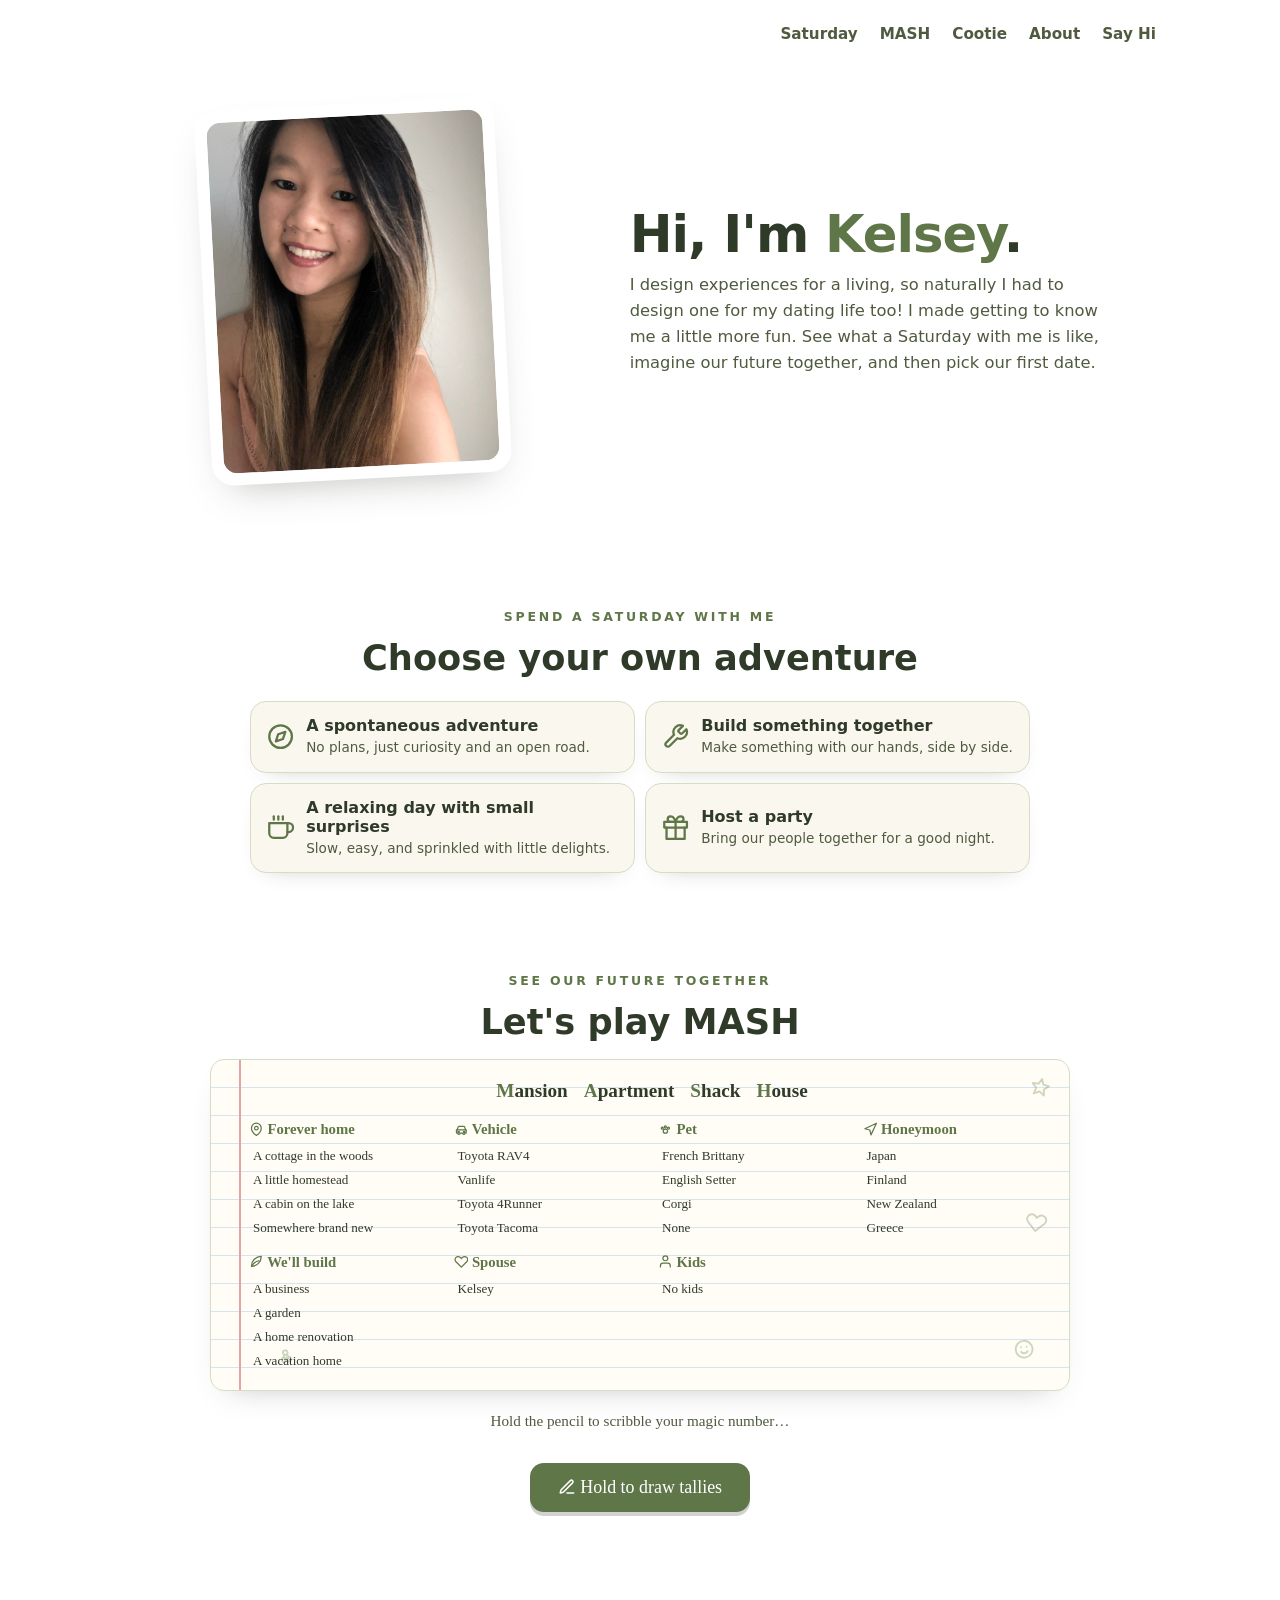
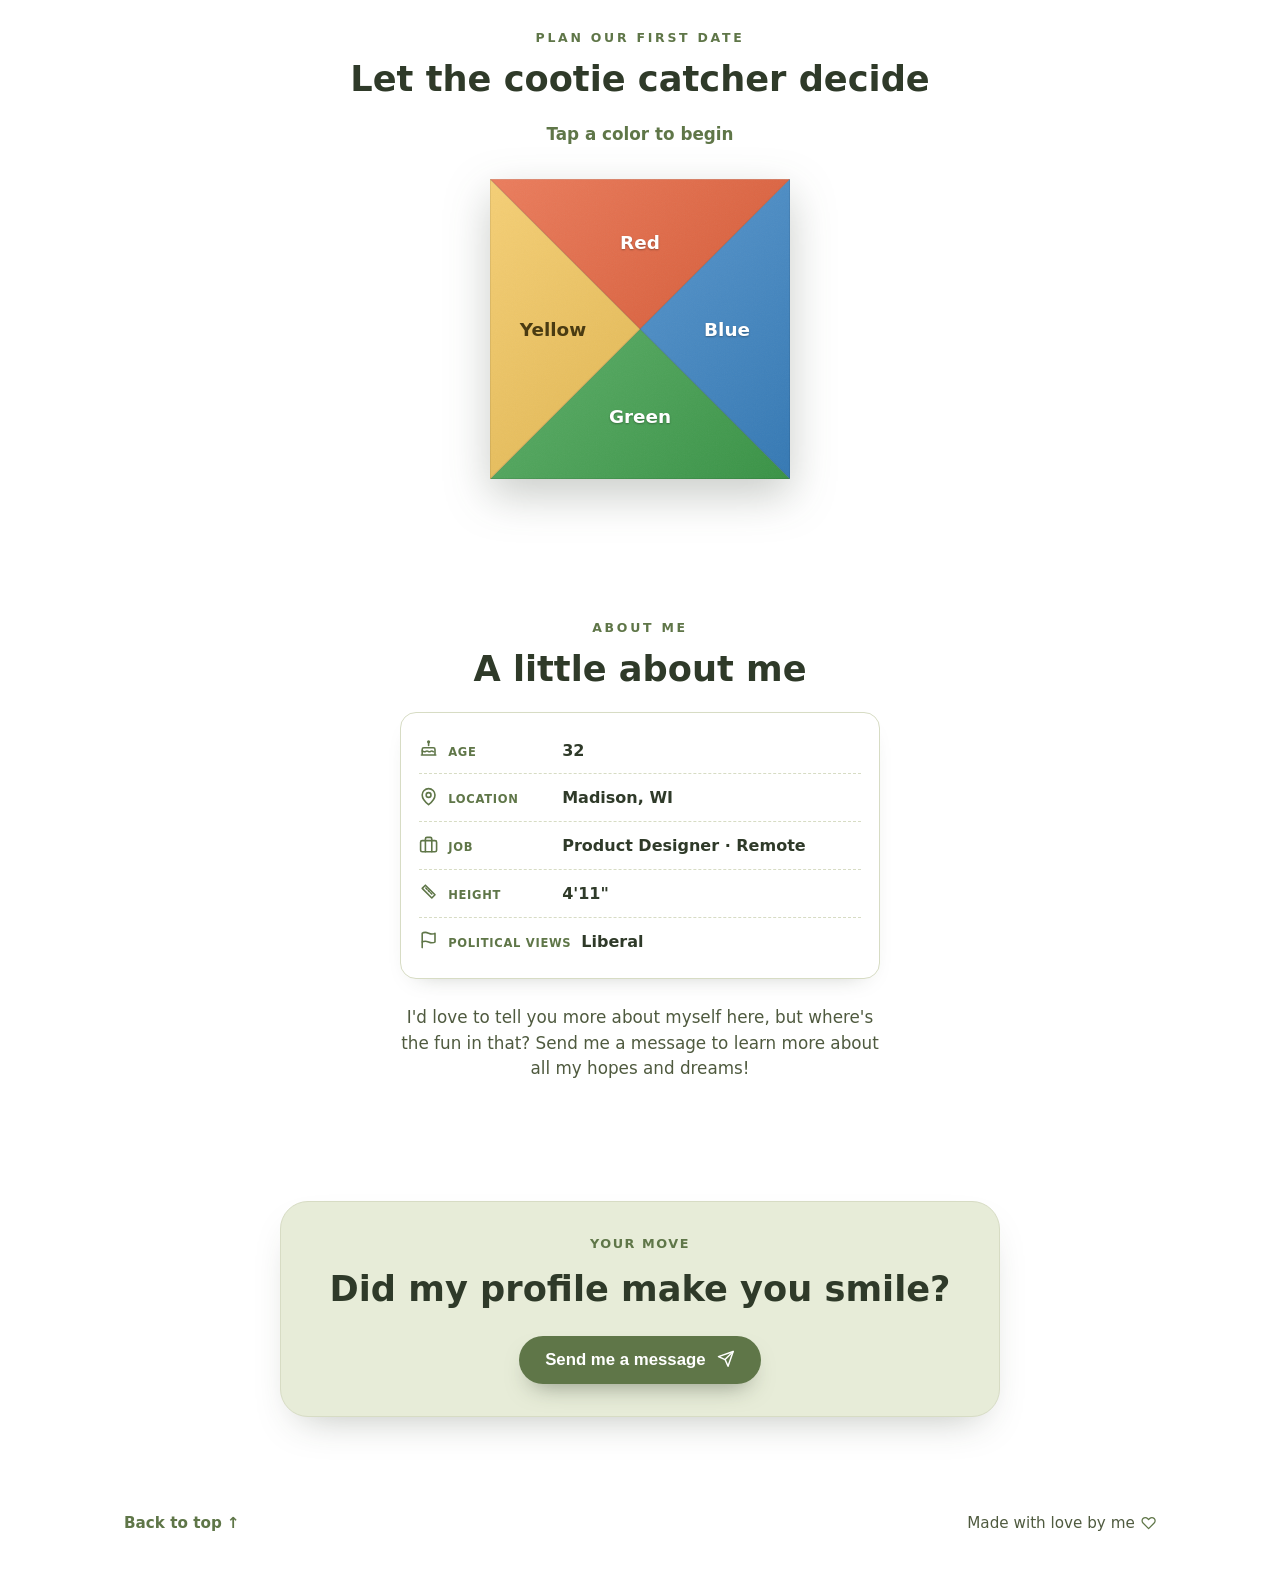
==== commit b2239a13: "Add 'Made with love by me' note to the footer" ====
--- a/index.html
+++ b/index.html
@@ -166,6 +166,7 @@
 
   <footer class="footer">
     <a href="#top" class="to-top">Back to top ↑</a>
+    <span class="footer-note">Made with love by me <svg class="ico" viewBox="0 0 24 24" fill="none" stroke="currentColor" stroke-width="2" stroke-linecap="round" stroke-linejoin="round" aria-hidden="true"><path d="M20.8 5.6a5 5 0 0 0-7.1 0L12 7.3l-1.7-1.7a5 5 0 1 0-7.1 7.1L12 21.5l8.8-8.8a5 5 0 0 0 0-7.1z"/></svg></span>
   </footer>
 
   <script src="js/main.js"></script>
--- a/css/styles.css
+++ b/css/styles.css
@@ -393,6 +393,8 @@
 }
 .to-top { color: var(--sage-dk); text-decoration: none; font-weight: 700; }
 .to-top:hover { text-decoration: underline; }
+.footer-note { display: inline-flex; align-items: center; gap: 6px; color: var(--forest-sf); }
+.footer-note .ico { color: var(--sage-dk); }
 
 /* ---------- guess-my-answer game ---------- */
 .score-pill { display: inline-flex; align-items: center; gap: 8px; background: var(--card); border: 1px solid var(--line); color: var(--sage-dk); font-weight: 700; padding: 8px 16px; border-radius: 999px; margin-top: 16px; box-shadow: 0 8px 18px -16px rgba(47,58,41,.5); }
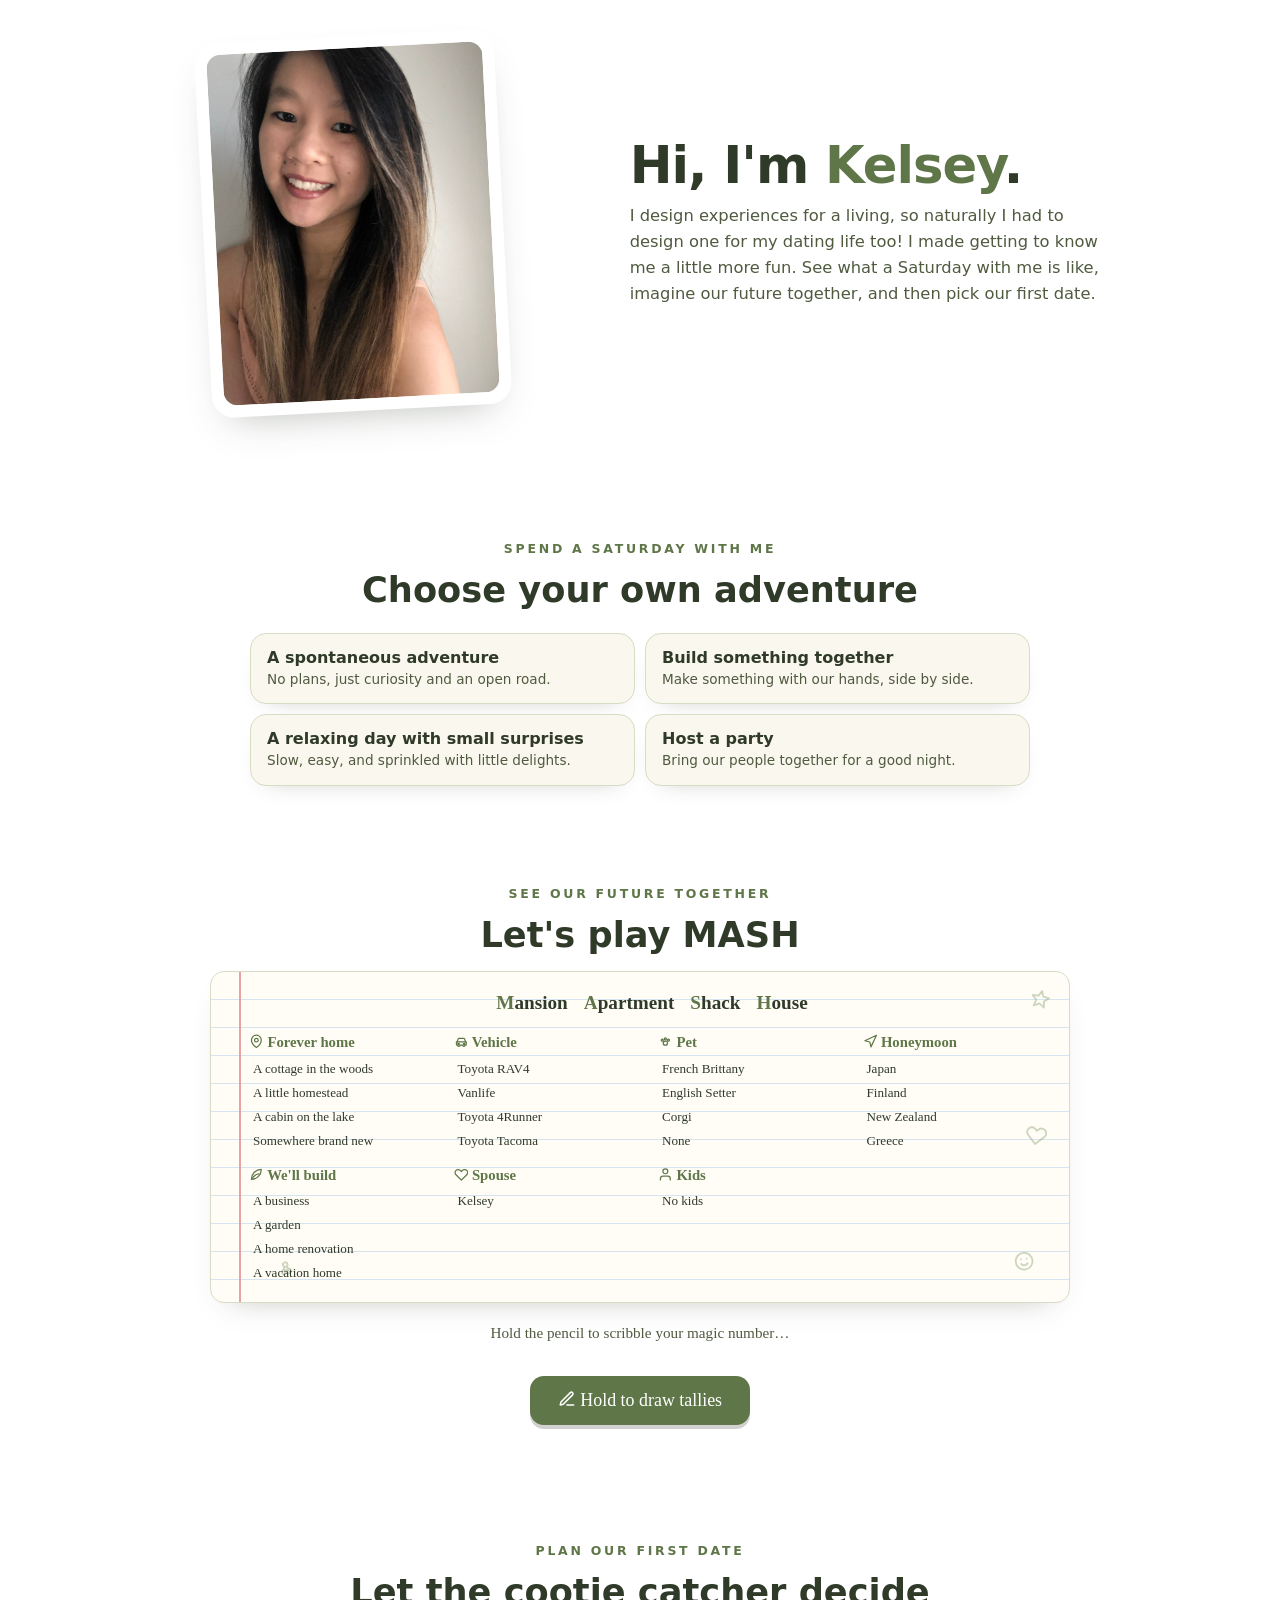
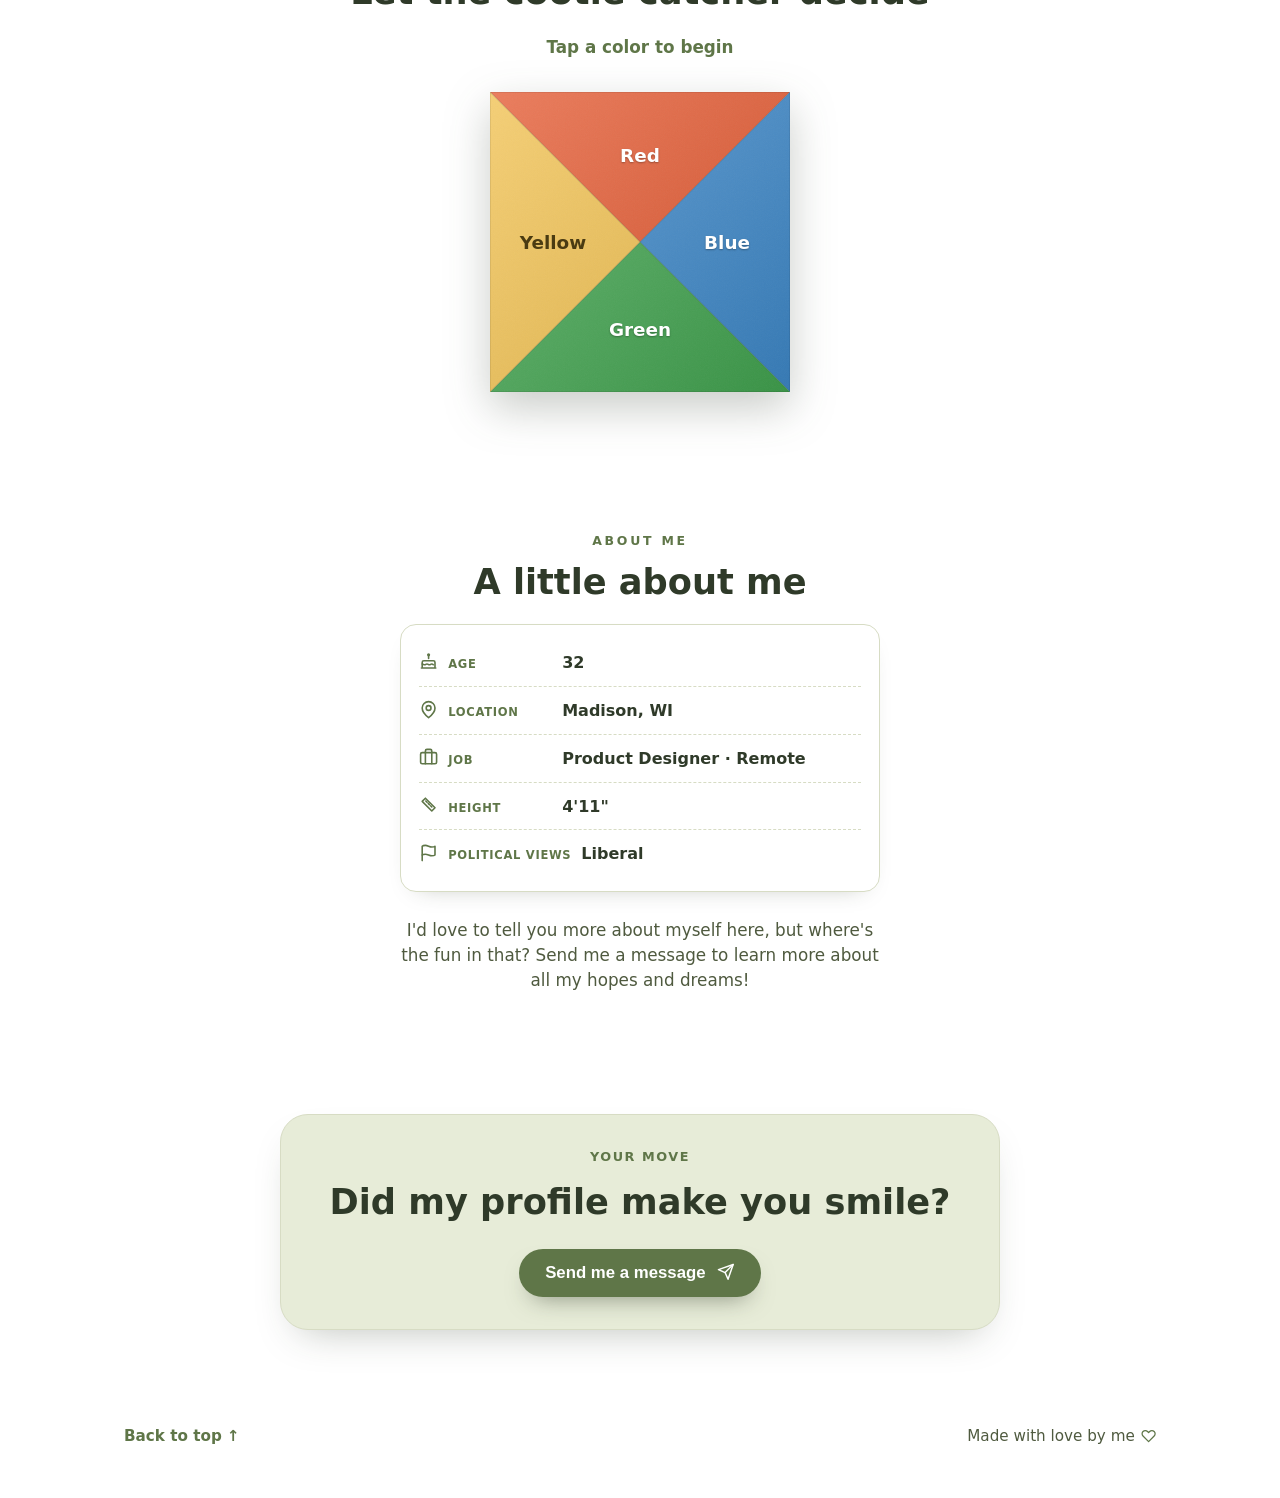
==== commit 3154203b: "Remove adventure option icons and the desktop nav bar - Drop the line icons from the choose-your-own" ====
--- a/index.html
+++ b/index.html
@@ -12,16 +12,6 @@
 <body>
   <!-- Hero -->
   <header class="hero" id="top">
-    <nav class="nav">
-      <div class="nav-links">
-        <a href="#adventure">Saturday</a>
-        <a href="#mash">MASH</a>
-        <a href="#cootie">Cootie</a>
-        <a href="#about">About</a>
-        <a href="#say-hi">Say Hi</a>
-      </div>
-    </nav>
-
     <div class="hero-inner">
       <div class="hero-photo">
         <div class="photo-frame">
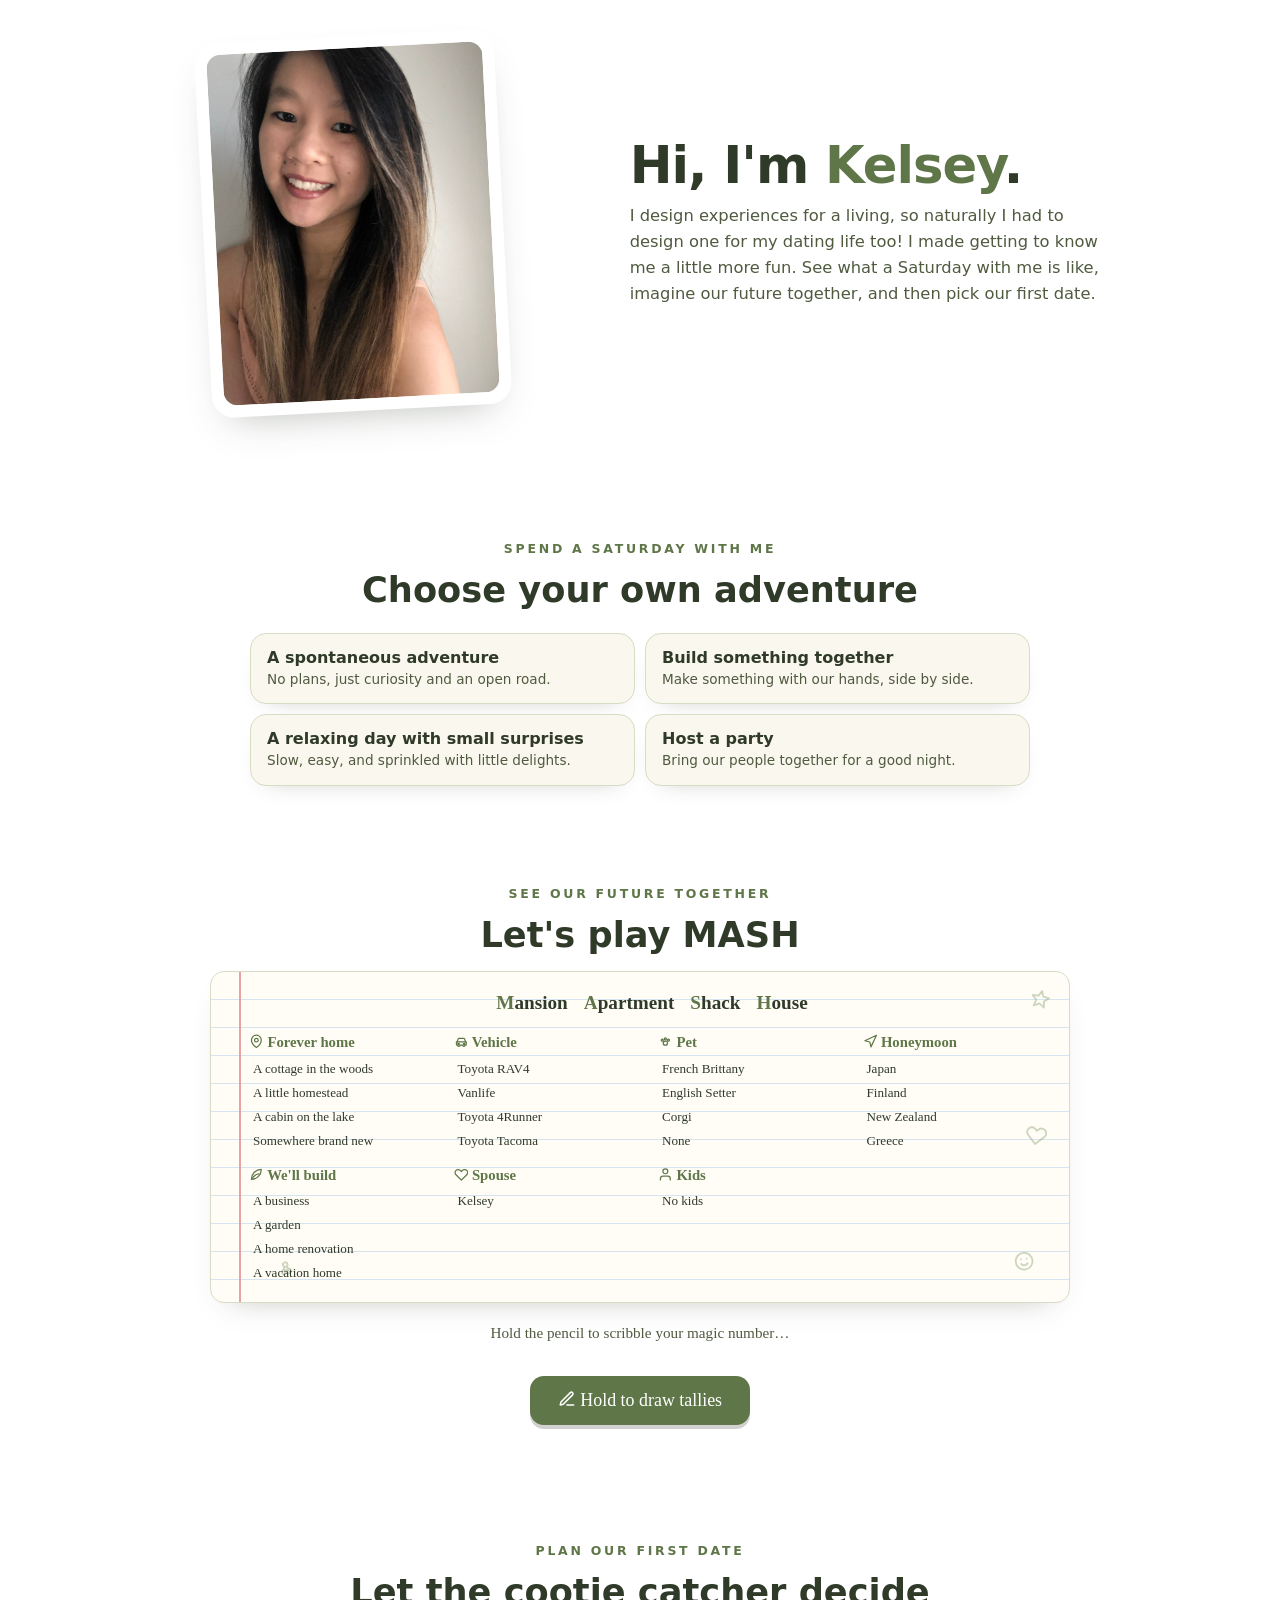
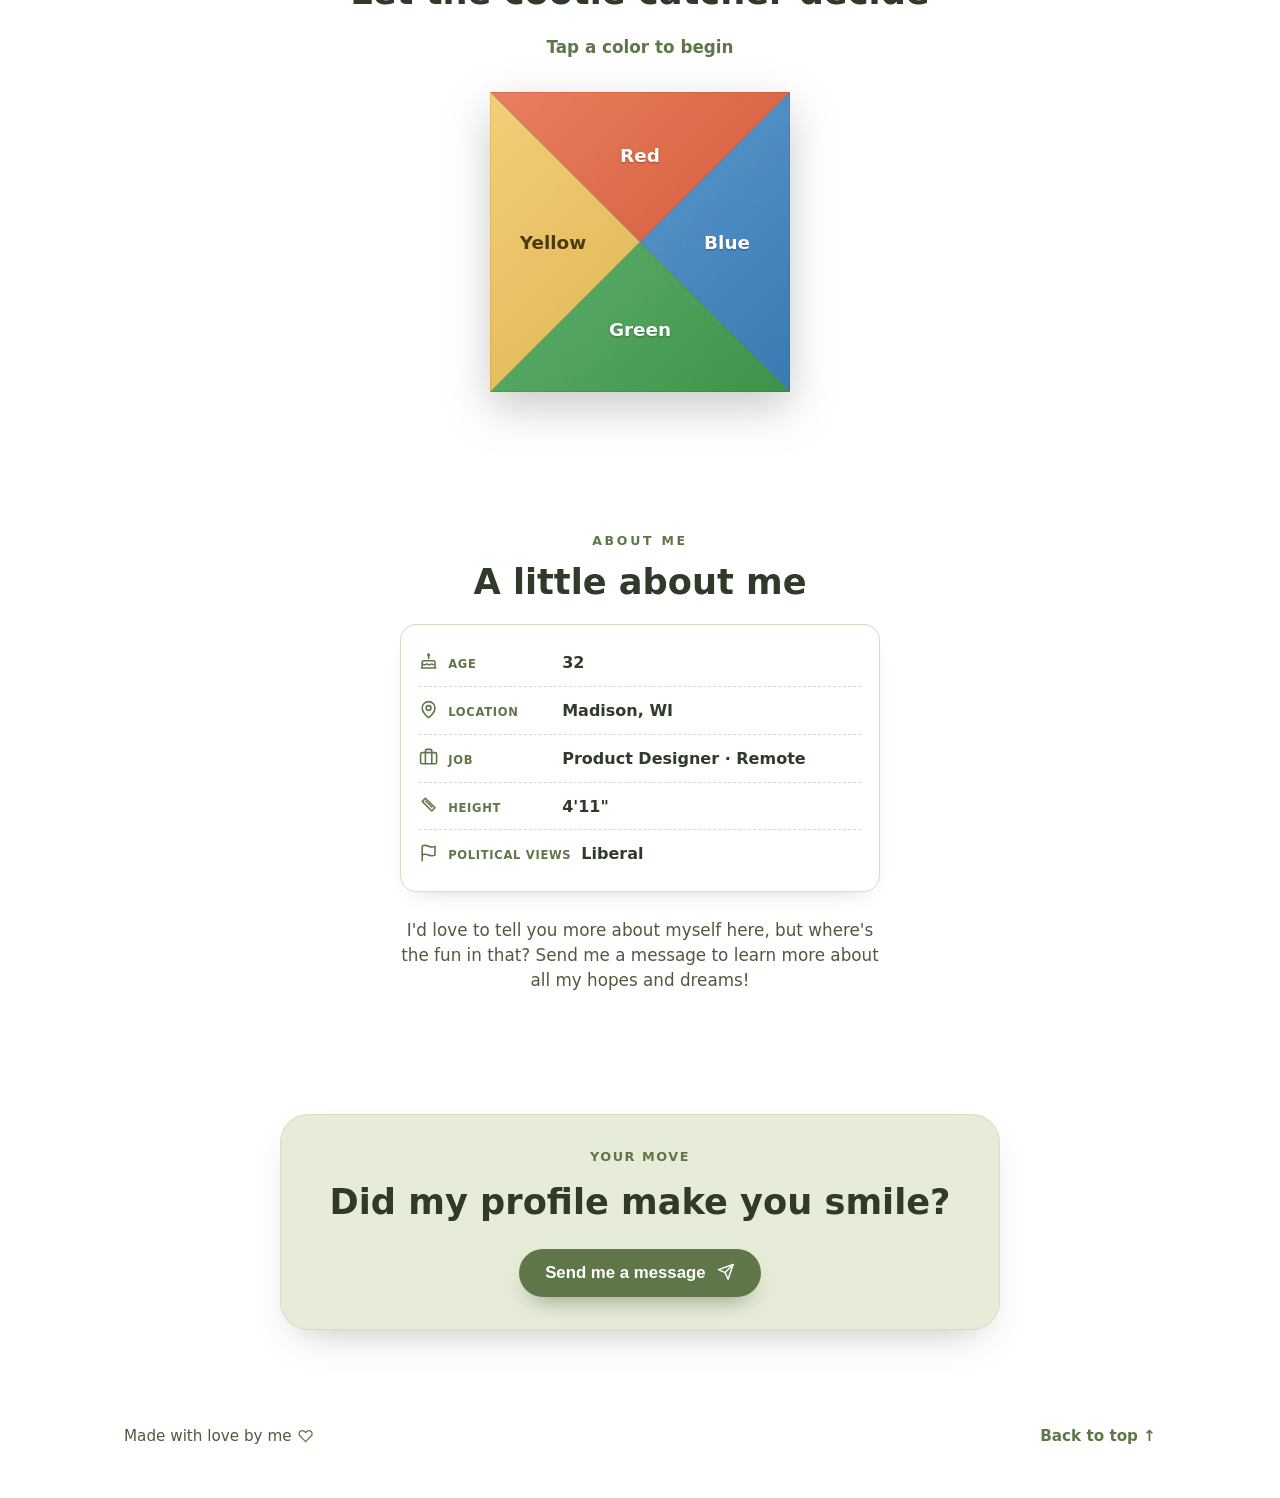
==== commit b86fe57d: "Footer: put 'Made with love by me' on the left, 'Back to top' on the right" ====
--- a/index.html
+++ b/index.html
@@ -155,8 +155,8 @@
   </div>
 
   <footer class="footer">
+    <span class="footer-note">Made with love by me <svg class="ico" viewBox="0 0 24 24" fill="none" stroke="currentColor" stroke-width="2" stroke-linecap="round" stroke-linejoin="round" aria-hidden="true"><path d="M20.8 5.6a5 5 0 0 0-7.1 0L12 7.3l-1.7-1.7a5 5 0 1 0-7.1 7.1L12 21.5l8.8-8.8a5 5 0 0 0 0-7.1z"/></svg></span>
     <a href="#top" class="to-top">Back to top ↑</a>
-    <span class="footer-note">Made with love by me <svg class="ico" viewBox="0 0 24 24" fill="none" stroke="currentColor" stroke-width="2" stroke-linecap="round" stroke-linejoin="round" aria-hidden="true"><path d="M20.8 5.6a5 5 0 0 0-7.1 0L12 7.3l-1.7-1.7a5 5 0 1 0-7.1 7.1L12 21.5l8.8-8.8a5 5 0 0 0 0-7.1z"/></svg></span>
   </footer>
 
   <script src="js/main.js"></script>
